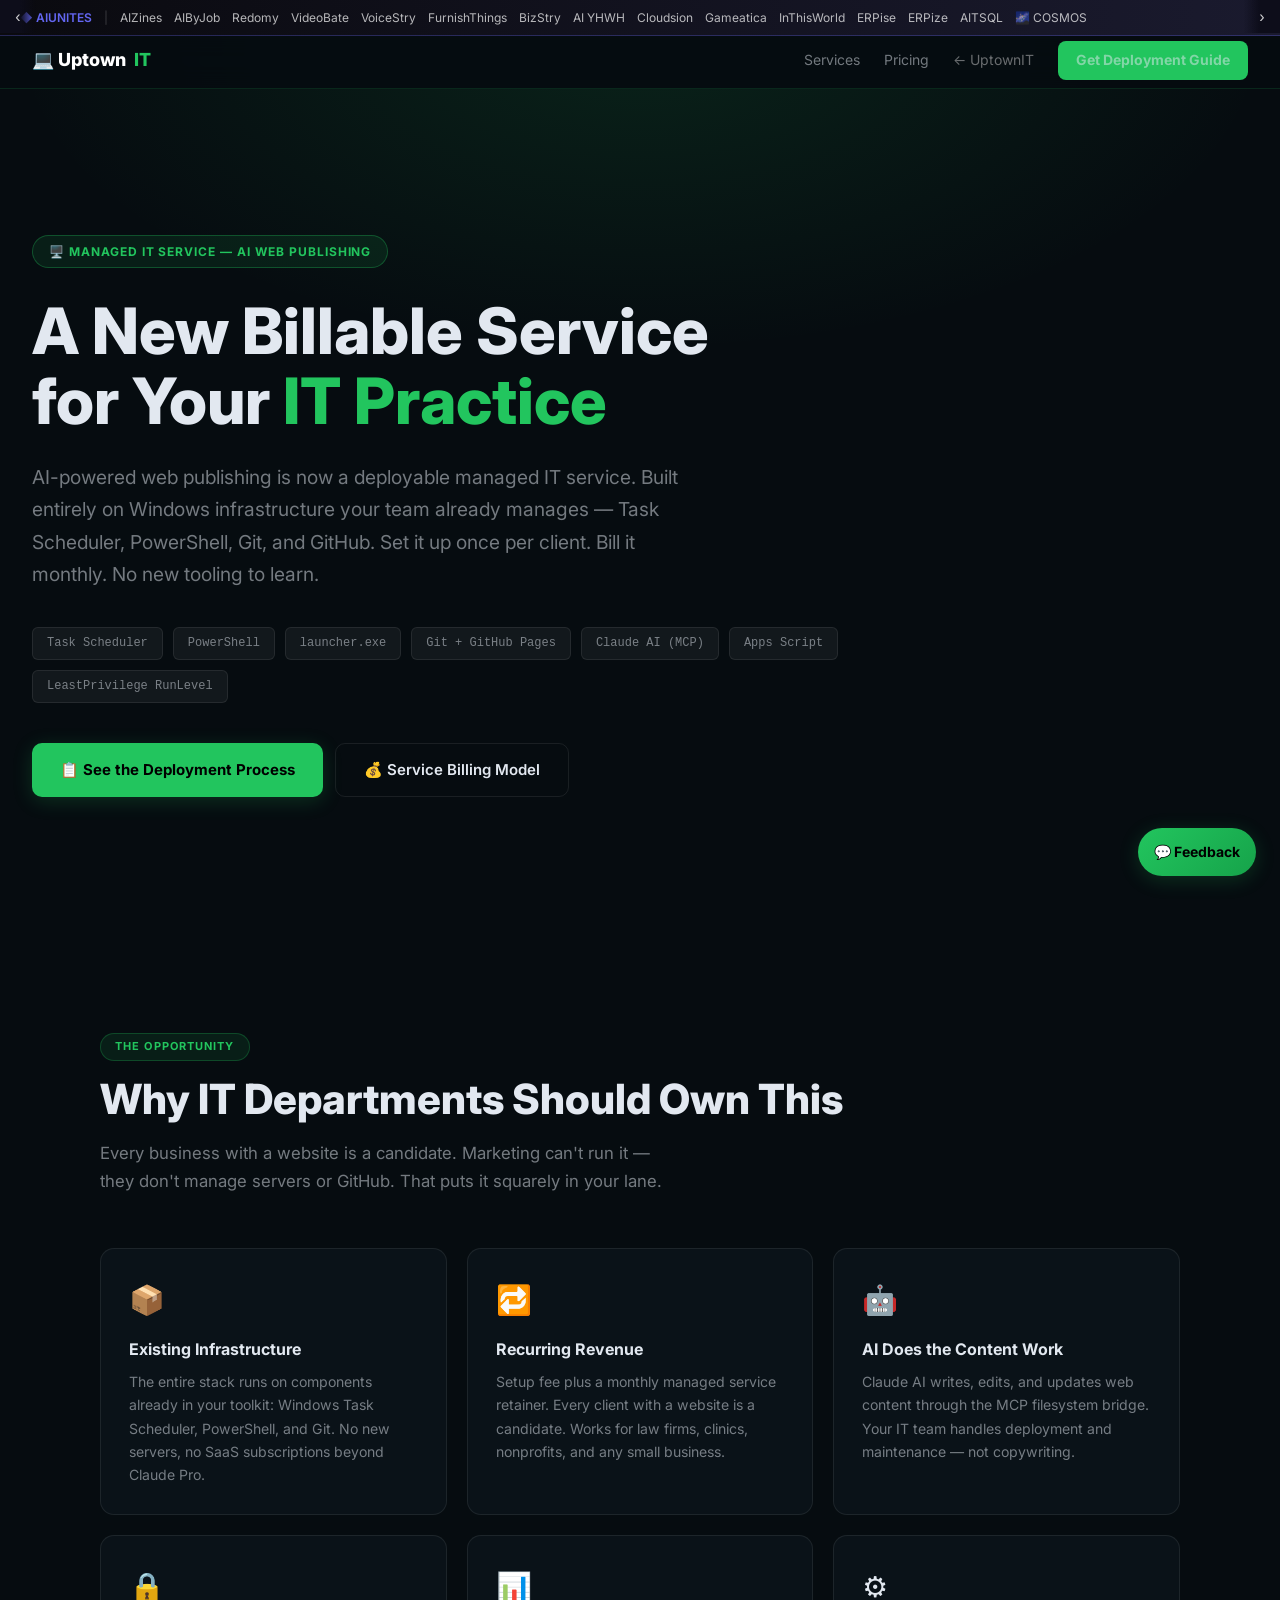
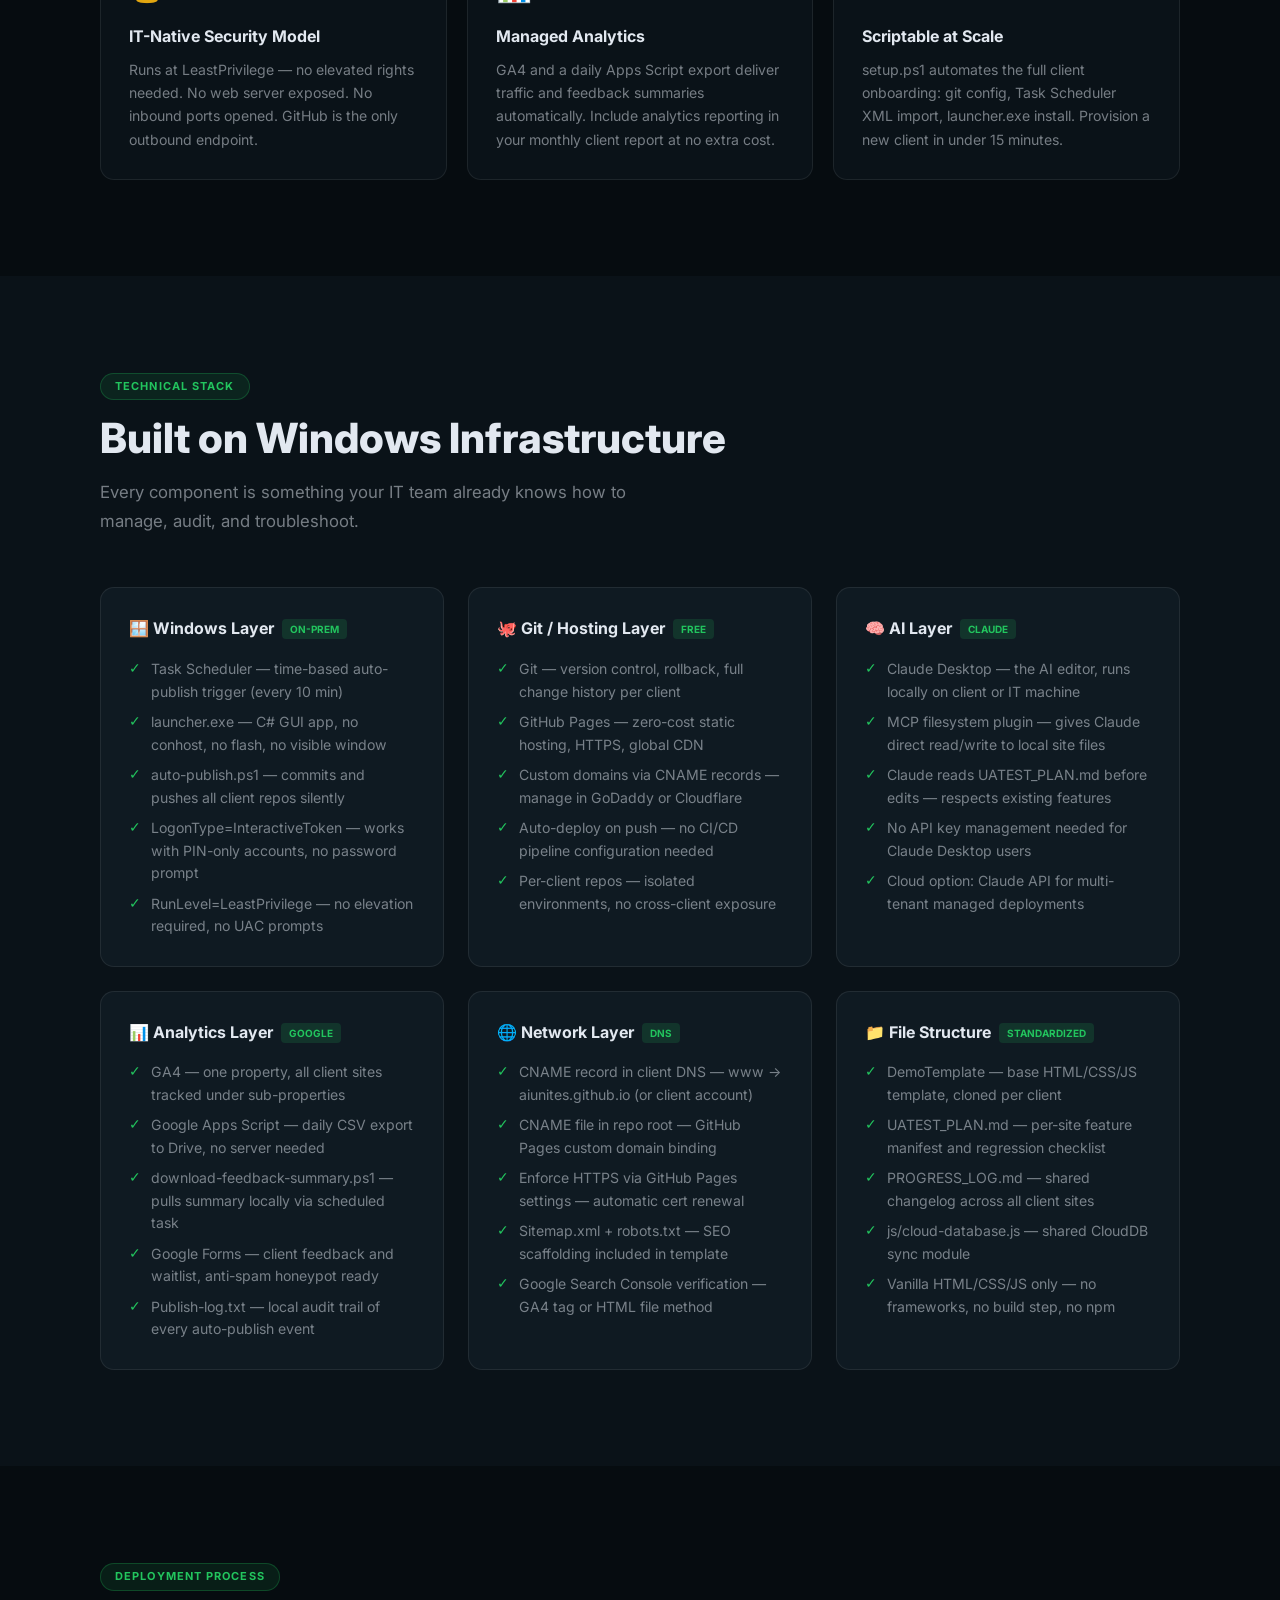
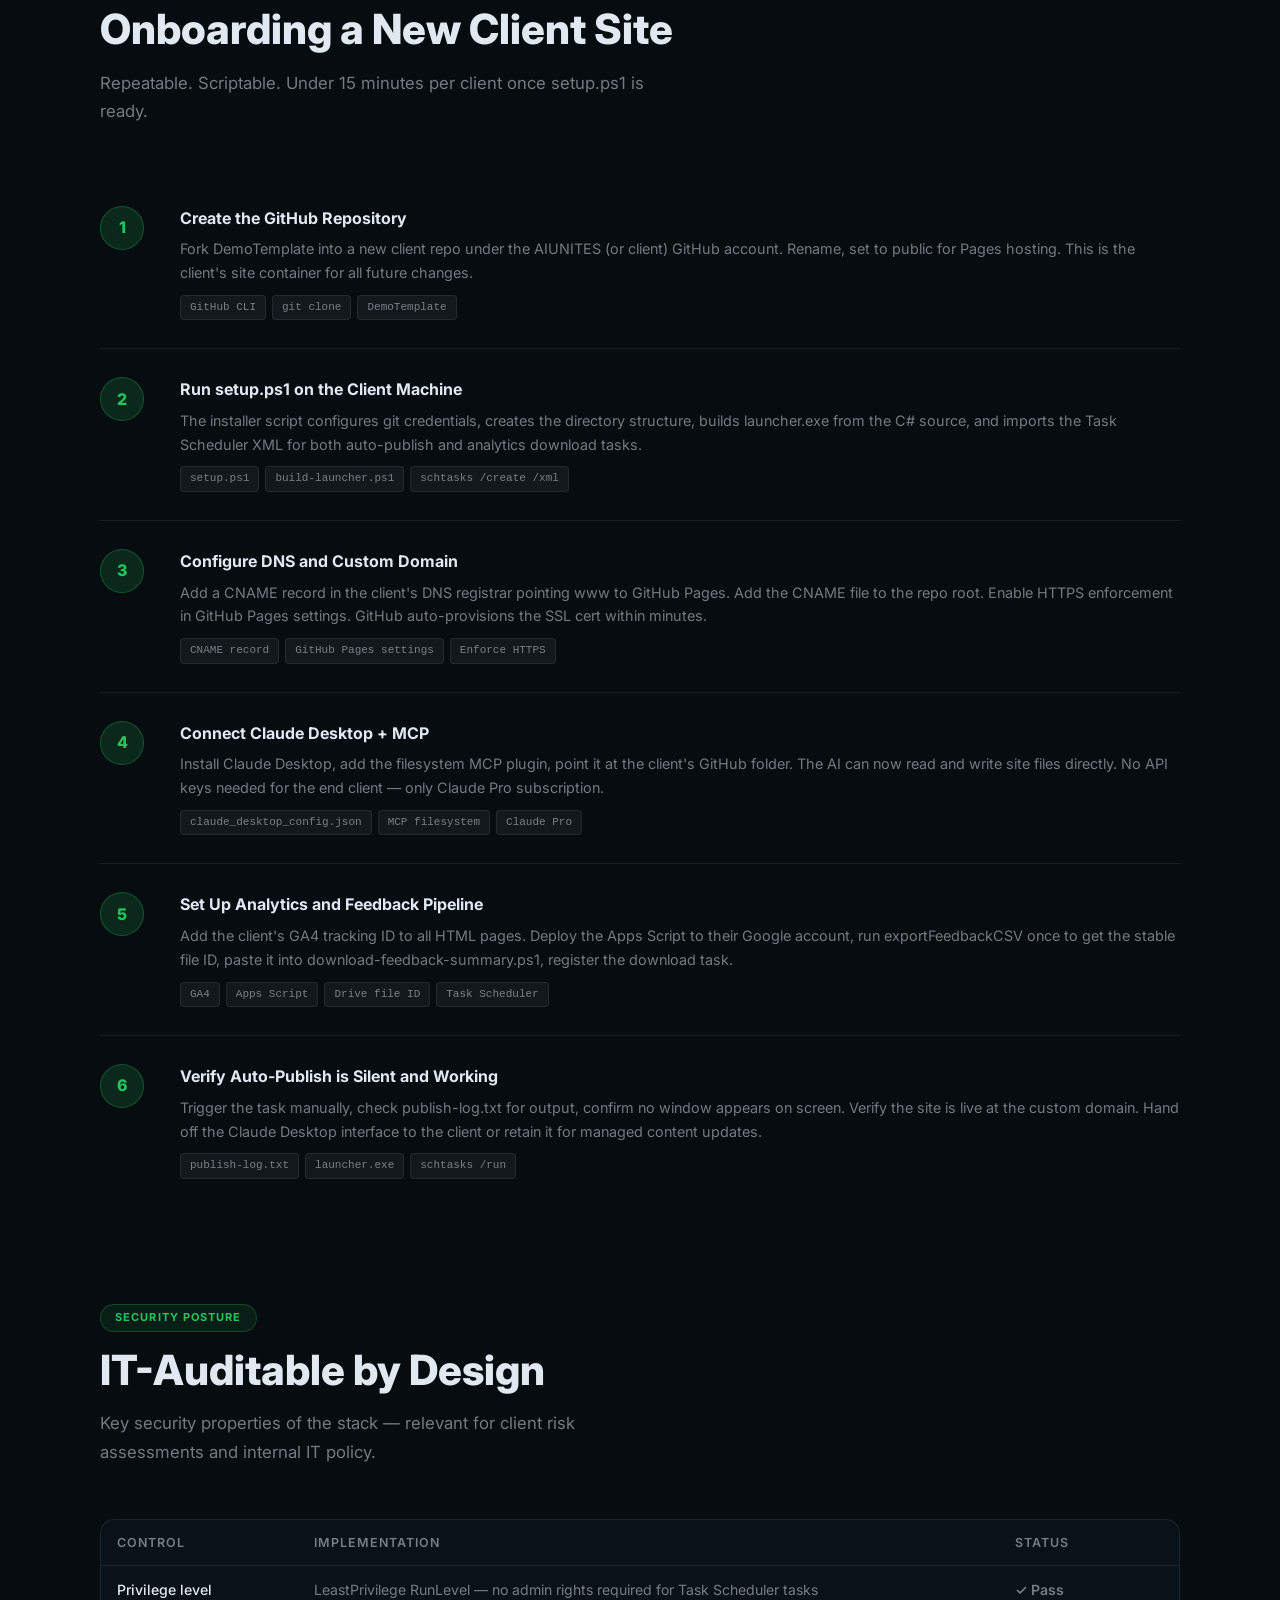
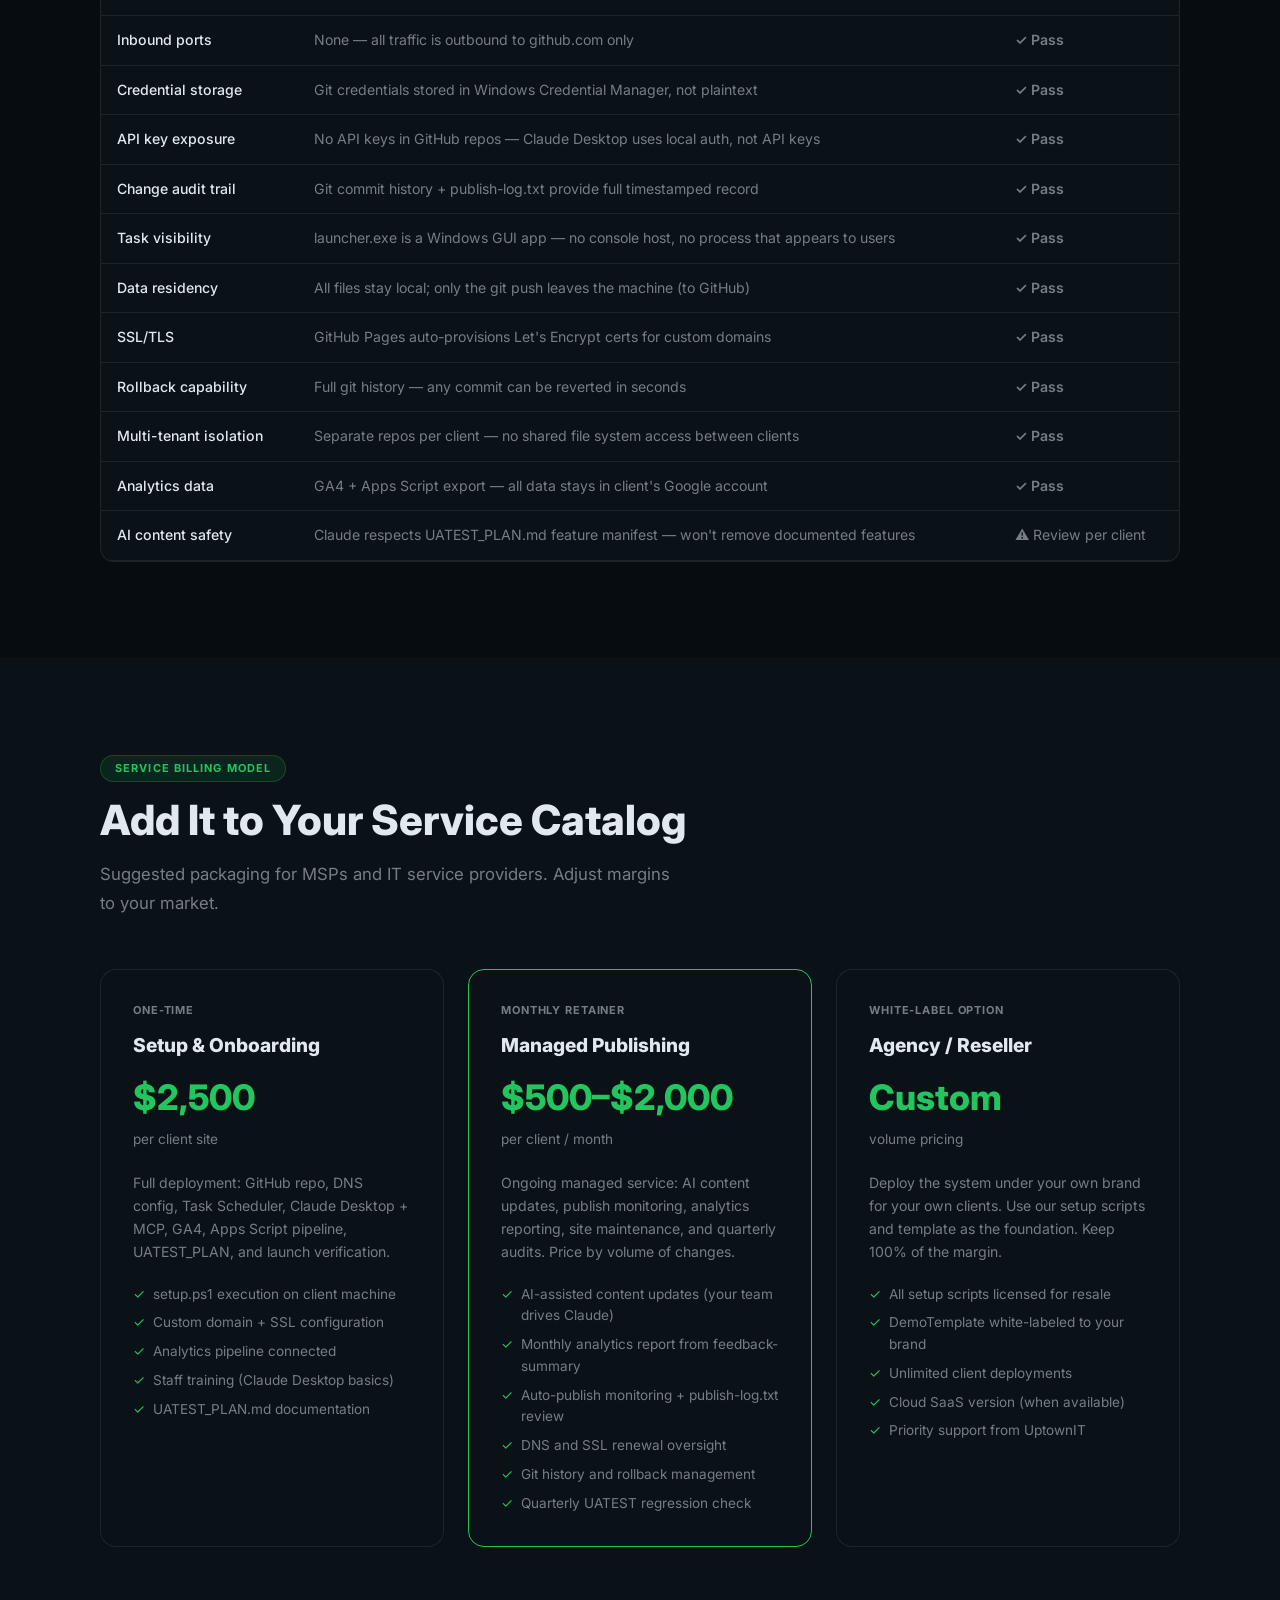
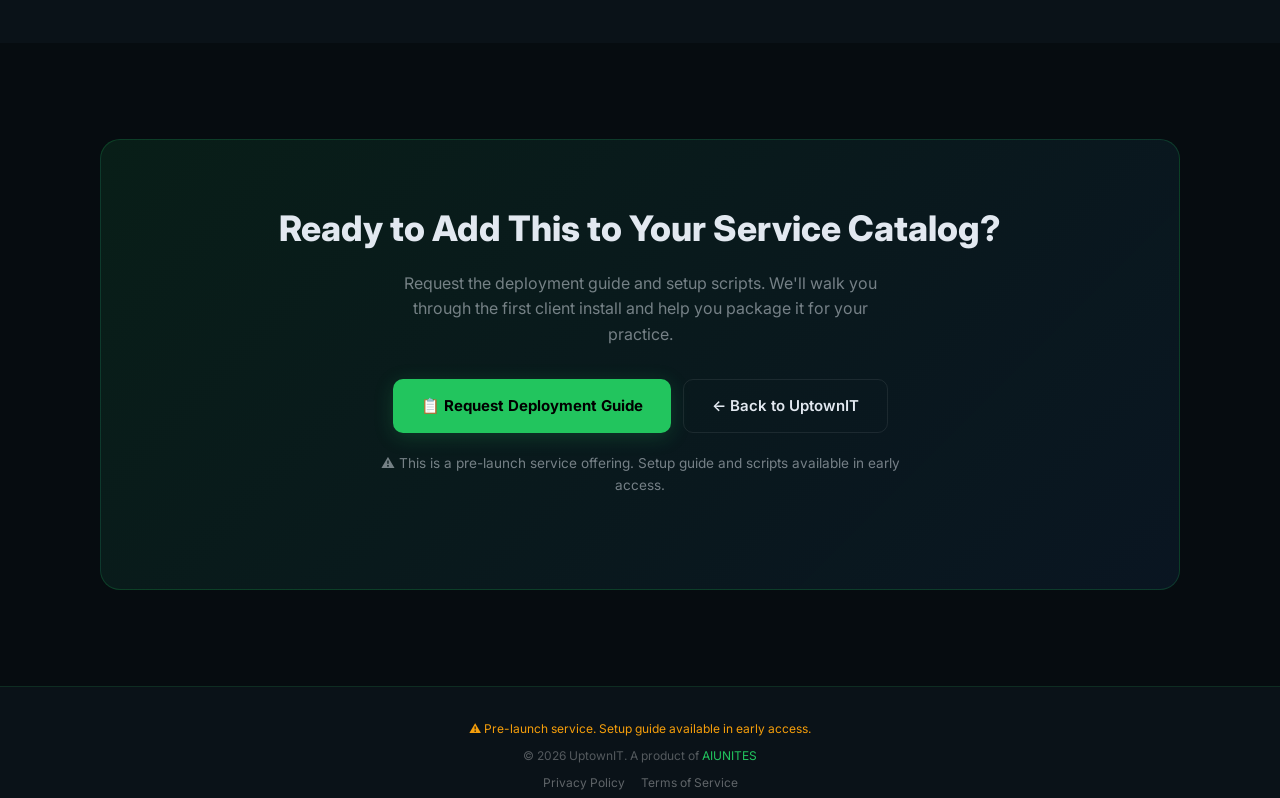
==== managed-ai-publishing-service.html @ 17c63826 "Auto-publish: 2026-03-12 21:10:02" ====
<!DOCTYPE html>
<html lang="en">
<head>
  <meta charset="UTF-8">

  <!-- Google Analytics 4 -->
  <script async src="https://www.googletagmanager.com/gtag/js?id=G-VP15KRLV6P"></script>
  <script>
    window.dataLayer = window.dataLayer || [];
    function gtag(){dataLayer.push(arguments);}
    gtag('js', new Date());
    gtag('config', 'G-VP15KRLV6P');
  </script>

  <meta name="viewport" content="width=device-width, initial-scale=1.0">
  <title>Managed AI Web Publishing Service | UptownIT</title>
  <meta name="description" content="Add AI-powered web publishing to your managed IT service catalog. Deploy for clients using Windows infrastructure — Task Scheduler, PowerShell, GitHub. A new billable managed service for MSPs and IT departments.">
  <meta name="keywords" content="managed IT web publishing, MSP AI automation, IT service catalog, AI publishing service, PowerShell web automation, enterprise web publishing, client site management, IT department publishing, managed web service">
  <meta name="author" content="AIUNITES">
  <meta name="robots" content="index, follow">
  <link rel="canonical" href="https://aiunites.github.io/uptownit-site/managed-ai-publishing-service.html">

  <meta property="og:type" content="website">
  <meta property="og:url" content="https://aiunites.github.io/uptownit-site/managed-ai-publishing-service.html">
  <meta property="og:title" content="Managed AI Web Publishing Service | UptownIT">
  <meta property="og:description" content="A new billable managed service for MSPs: AI-powered web publishing built on Windows infrastructure your team already knows.">
  <meta property="og:image" content="https://aiunites.github.io/uptownit-site/images/og-image.png">
  <meta property="og:site_name" content="UptownIT">

  <meta name="theme-color" content="#22c55e">

  <link rel="preconnect" href="https://fonts.googleapis.com">
  <link href="https://fonts.googleapis.com/css2?family=Inter:wght@300;400;500;600;700;800&display=swap" rel="stylesheet">

  <style>
    :root {
      --green: #22c55e;
      --green-dark: #16a34a;
      --green-glow: rgba(34,197,94,0.2);
      --blue: #3b82f6;
      --amber: #f59e0b;
      --red: #ef4444;
      --bg: #060c10;
      --bg2: #0a1218;
      --bg3: #0f1a22;
      --border: rgba(34,197,94,0.15);
      --border2: rgba(255,255,255,0.08);
      --text: #e2e8f0;
      --muted: rgba(226,232,240,0.5);
    }

    * { box-sizing: border-box; margin: 0; padding: 0; }
    html { scroll-behavior: smooth; }
    body { background: var(--bg); color: var(--text); font-family: 'Inter', system-ui, sans-serif; line-height: 1.6; padding-top: 36px; }

    /* NAV */
    .nav {
      position: fixed; top: 33px; left: 0; right: 0; z-index: 200;
      background: rgba(6,12,16,0.95); backdrop-filter: blur(12px);
      border-bottom: 1px solid var(--border);
      height: 56px; display: flex; align-items: center;
      padding: 0 32px; justify-content: space-between;
    }
    .nav-logo { display: flex; align-items: center; gap: 8px; text-decoration: none; font-size: 18px; font-weight: 800; color: #fff; white-space: nowrap; }
    .nav-logo .accent { color: var(--green); }
    .nav-links { display: flex; align-items: center; gap: 24px; }
    .nav-links a { color: var(--muted); text-decoration: none; font-size: 14px; transition: color .2s; }
    .nav-links a:hover { color: #fff; }
    .nav-cta {
      background: var(--green); color: #000; border: none; border-radius: 8px;
      padding: 8px 18px; font-size: 13px; font-weight: 700; cursor: pointer;
      text-decoration: none; transition: background .2s;
    }
    .nav-cta:hover { background: var(--green-dark); color: #fff; }
    @media (max-width: 640px) { .nav-links a:not(.nav-cta) { display: none; } }

    /* SECTIONS */
    section { padding: 96px 24px; }
    .container { max-width: 1080px; margin: 0 auto; }
    .sec-badge {
      display: inline-block; background: rgba(34,197,94,0.1); border: 1px solid rgba(34,197,94,0.25);
      color: var(--green); border-radius: 100px; padding: 4px 14px;
      font-size: 11px; font-weight: 700; text-transform: uppercase; letter-spacing: .1em; margin-bottom: 14px;
    }
    .sec-h { font-size: clamp(1.6rem, 4vw, 2.6rem); font-weight: 800; margin-bottom: 14px; line-height: 1.2; }
    .sec-p { color: var(--muted); max-width: 580px; font-size: 1.05rem; line-height: 1.7; }
    .sec-head { margin-bottom: 52px; }

    /* HERO */
    .hero {
      min-height: 100vh; display: flex; align-items: center;
      padding: 140px 32px 80px; position: relative;
      background: radial-gradient(ellipse 70% 50% at 50% 0%, rgba(34,197,94,0.12) 0%, transparent 70%);
    }
    .hero-inner { max-width: 860px; }
    .hero-badge {
      display: inline-flex; align-items: center; gap: 8px;
      background: rgba(34,197,94,0.1); border: 1px solid rgba(34,197,94,0.3);
      color: var(--green); border-radius: 100px; padding: 6px 16px;
      font-size: 12px; font-weight: 700; text-transform: uppercase; letter-spacing: .08em;
      margin-bottom: 28px;
    }
    .hero h1 { font-size: clamp(2.4rem, 6vw, 4rem); font-weight: 800; line-height: 1.1; margin-bottom: 24px; }
    .hero h1 .hi { color: var(--green); }
    .hero-sub { font-size: clamp(1rem, 2.5vw, 1.2rem); color: var(--muted); max-width: 660px; margin-bottom: 36px; line-height: 1.7; }
    .hero-labels { display: flex; flex-wrap: wrap; gap: 10px; margin-bottom: 40px; }
    .label-chip {
      background: rgba(255,255,255,0.05); border: 1px solid var(--border2);
      border-radius: 6px; padding: 6px 14px; font-size: 12px; color: var(--muted);
      font-family: 'Courier New', monospace;
    }
    .hero-btns { display: flex; flex-wrap: wrap; gap: 12px; }
    .btn-green {
      background: var(--green); color: #000; border: none; border-radius: 10px;
      padding: 14px 28px; font-size: 15px; font-weight: 700; cursor: pointer;
      text-decoration: none; display: inline-flex; align-items: center; gap: 8px;
      transition: all .2s; box-shadow: 0 4px 20px var(--green-glow);
    }
    .btn-green:hover { background: var(--green-dark); color: #fff; transform: translateY(-1px); }
    .btn-ghost {
      background: transparent; color: var(--text); border: 1px solid var(--border2);
      border-radius: 10px; padding: 14px 28px; font-size: 15px; font-weight: 600;
      cursor: pointer; text-decoration: none; display: inline-flex; align-items: center; gap: 8px;
      transition: all .2s;
    }
    .btn-ghost:hover { border-color: var(--green); color: var(--green); }

    /* OPPORTUNITY */
    .opp-grid { display: grid; grid-template-columns: repeat(auto-fit, minmax(260px, 1fr)); gap: 20px; }
    .opp-card {
      background: var(--bg2); border: 1px solid var(--border2); border-radius: 14px;
      padding: 28px; transition: border-color .2s;
    }
    .opp-card:hover { border-color: var(--green); }
    .opp-icon { font-size: 1.8rem; margin-bottom: 14px; }
    .opp-card h3 { font-size: 1rem; font-weight: 700; margin-bottom: 8px; }
    .opp-card p { color: var(--muted); font-size: .88rem; line-height: 1.65; }

    /* STACK */
    .stack-section { background: var(--bg2); }
    .stack-grid { display: grid; grid-template-columns: repeat(auto-fit, minmax(300px, 1fr)); gap: 24px; }
    .stack-card {
      background: var(--bg3); border: 1px solid var(--border2); border-radius: 14px; padding: 28px;
    }
    .stack-card h3 { font-size: 1rem; font-weight: 700; margin-bottom: 16px; display: flex; align-items: center; gap: 8px; }
    .stack-card h3 .tag {
      background: rgba(34,197,94,0.15); color: var(--green); border-radius: 4px;
      padding: 2px 8px; font-size: 10px; font-weight: 700; text-transform: uppercase;
    }
    .stack-list { list-style: none; display: flex; flex-direction: column; gap: 8px; }
    .stack-list li { display: flex; align-items: flex-start; gap: 10px; font-size: .88rem; color: var(--muted); }
    .stack-list li .ic { color: var(--green); flex-shrink: 0; font-family: monospace; }

    /* BILLING MODEL */
    .billing-grid { display: grid; grid-template-columns: repeat(auto-fit, minmax(280px, 1fr)); gap: 24px; }
    .billing-card {
      background: var(--bg2); border: 1px solid var(--border2); border-radius: 16px;
      padding: 32px; position: relative;
    }
    .billing-card.featured { border-color: var(--green); }
    .billing-card .b-label { font-size: 11px; font-weight: 700; text-transform: uppercase; letter-spacing: .08em; color: var(--muted); margin-bottom: 10px; }
    .billing-card h3 { font-size: 1.2rem; font-weight: 800; margin-bottom: 8px; }
    .billing-card .b-price { font-size: 2.2rem; font-weight: 800; color: var(--green); margin-bottom: 4px; }
    .billing-card .b-period { font-size: .85rem; color: var(--muted); margin-bottom: 20px; }
    .billing-card .b-desc { color: var(--muted); font-size: .88rem; line-height: 1.65; margin-bottom: 20px; }
    .billing-card .b-includes { list-style: none; display: flex; flex-direction: column; gap: 7px; }
    .billing-card .b-includes li { display: flex; align-items: flex-start; gap: 8px; font-size: .85rem; color: var(--muted); }
    .billing-card .b-includes li span:first-child { color: var(--green); flex-shrink: 0; }

    /* PROCESS */
    .process-list { display: flex; flex-direction: column; gap: 0; }
    .process-step {
      display: grid; grid-template-columns: 56px 1fr; gap: 24px;
      padding: 28px 0; border-bottom: 1px solid var(--border2);
    }
    .process-step:last-child { border-bottom: none; }
    .p-num {
      width: 44px; height: 44px; border-radius: 50%;
      background: rgba(34,197,94,0.15); border: 1px solid rgba(34,197,94,0.3);
      color: var(--green); font-weight: 800; font-size: 16px;
      display: flex; align-items: center; justify-content: center; flex-shrink: 0;
    }
    .process-step h3 { font-size: 1rem; font-weight: 700; margin-bottom: 6px; }
    .process-step p { color: var(--muted); font-size: .9rem; line-height: 1.65; }
    .process-step .p-tags { display: flex; flex-wrap: wrap; gap: 6px; margin-top: 10px; }
    .p-tag {
      background: rgba(255,255,255,0.05); border: 1px solid var(--border2);
      border-radius: 4px; padding: 3px 9px; font-size: 11px; color: var(--muted);
      font-family: 'Courier New', monospace;
    }

    /* SECURITY TABLE */
    .sec-table { width: 100%; border-collapse: collapse; font-size: .88rem; }
    .sec-table th, .sec-table td { padding: 13px 16px; text-align: left; border-bottom: 1px solid var(--border2); }
    .sec-table th { color: var(--muted); font-size: .78rem; text-transform: uppercase; letter-spacing: .08em; font-weight: 600; }
    .sec-table td:first-child { font-weight: 500; }
    .sec-table td:not(:first-child) { color: var(--muted); }
    .sec-table .pass { color: var(--green); font-weight: 600; }
    .sec-table .note { color: var(--amber); }
    .table-wrap { background: var(--bg2); border: 1px solid var(--border2); border-radius: 14px; overflow: hidden; }

    /* CTA */
    .cta-box {
      background: linear-gradient(135deg, rgba(34,197,94,0.1), rgba(59,130,246,0.08));
      border: 1px solid rgba(34,197,94,0.2); border-radius: 20px;
      padding: 60px 40px; text-align: center;
    }
    .cta-box h2 { font-size: clamp(1.6rem, 4vw, 2.2rem); font-weight: 800; margin-bottom: 14px; }
    .cta-box p { color: var(--muted); max-width: 520px; margin: 0 auto 32px; }
    .cta-box .cta-btns { display: flex; flex-wrap: wrap; gap: 12px; justify-content: center; }

    /* FOOTER */
    .footer { background: #0a1218; border-top: 1px solid var(--border); padding: 28px 16px; text-align: center; }
    .footer p { color: rgba(255,255,255,.3); font-size: 12px; margin: 4px 0; }
    .footer a { color: var(--green); text-decoration: none; }

    /* Feedback FAB */
    .fab {
      position: fixed; bottom: 24px; right: 24px;
      background: linear-gradient(135deg, var(--green), #16a34a);
      color: #000; border-radius: 24px; padding: 0 16px; height: 48px;
      display: flex; align-items: center; gap: 8px; font-size: 14px; font-weight: 700;
      text-decoration: none; box-shadow: 0 4px 20px var(--green-glow);
      transition: all .3s; z-index: 9999;
    }
    .fab:hover { transform: scale(1.05); }
  </style>
</head>
<body>

  <!-- AIUNITES Webring -->
  <style>.aiunites-bar{position:fixed;top:0;left:0;right:0;z-index:10000;background:linear-gradient(90deg,#0a0a0f,#1a1a2e);border-bottom:1px solid rgba(99,102,241,.3);padding:8px 0;font-size:12px}.aiunites-bar-content{max-width:1400px;margin:0 auto;padding:0 20px;display:flex;align-items:center;gap:12px;overflow-x:auto;scrollbar-width:none}.aiunites-bar-content::-webkit-scrollbar{display:none}.aiunites-bar a{color:rgba(255,255,255,.7);text-decoration:none;white-space:nowrap;transition:color .2s}.aiunites-bar a:hover{color:#fff}.aiunites-bar-brand{color:#6366f1!important;font-weight:600}.aiunites-bar-brand:hover{color:#818cf8!important}.aiunites-bar-divider{color:rgba(255,255,255,.2)}</style>
  <style>.wb-arrow{display:none;position:fixed;top:0;width:36px;height:33px;align-items:center;justify-content:center;cursor:pointer;z-index:10001;border:none;padding:0;font-size:16px;line-height:1;color:rgba(255,255,255,.8);transition:color .2s,opacity .2s}.wb-arrow:hover{color:#fff}.wb-left{left:0;background:linear-gradient(90deg,#0d0d1a 55%,transparent)}.wb-right{right:0;background:linear-gradient(270deg,#0d0d1a 55%,transparent)}@media (hover:hover) and (pointer:fine){.wb-arrow{display:flex}}</style>
  <button class="wb-arrow wb-left" id="wb-left" aria-label="Scroll webring left">&#8249;</button>
  <div class="aiunites-bar"><div class="aiunites-bar-content" id="wb-content">
    <a href="https://aiunites.github.io/aiunites-site/" class="aiunites-bar-brand">◆ AIUNITES</a>
    <span class="aiunites-bar-divider">|</span>
    <a href="https://aiunites.github.io/aizines-app/">AIZines</a>
    <a href="https://aiunites.github.io/aibyjob-demo/">AIByJob</a>
    <a href="https://aiunites.github.io/redomy-demo/">Redomy</a>
    <a href="https://aiunites.github.io/videobate-site/">VideoBate</a>
    <a href="https://aiunites.github.io/voicestry-site/">VoiceStry</a>
    <a href="https://aiunites.github.io/furnishthings-site/">FurnishThings</a>
    <a href="https://aiunites.github.io/bizstry-site/">BizStry</a>
    <a href="https://aiunites.github.io/aiyhwh-site/">AI YHWH</a>
    <a href="https://aiunites.github.io/cloudsion-site/">Cloudsion</a>
    <a href="https://aiunites.github.io/gameatica-site/">Gameatica</a>
    <a href="https://aiunites.github.io/inthisworld-site/">InThisWorld</a>
    <a href="https://aiunites.github.io/erpise-site/">ERPise</a>
    <a href="https://aiunites.github.io/erpize-site/">ERPize</a>
    <a href="https://aiunites.github.io/aitsql-site/">AITSQL</a>
    <a href="https://aiunites.github.io/cosmostheopera-site/">🌌 COSMOS</a>
  </div></div>
  <script>(function(){if(location.protocol==='file:'||location.hostname==='localhost'||location.hostname==='127.0.0.1'){document.querySelectorAll('.aiunites-bar a').forEach(a=>{a.href=a.href.replace('https://aiunites.github.io/','../')+'index.html';});}var c=document.getElementById('wb-content'),l=document.getElementById('wb-left'),r=document.getElementById('wb-right');if(!c||!l||!r)return;function upd(){var atL=c.scrollLeft<8,atR=c.scrollLeft>=c.scrollWidth-c.clientWidth-8;l.style.opacity=atL?'0':'1';l.style.pointerEvents=atL?'none':'auto';r.style.opacity=atR?'0':'1';r.style.pointerEvents=atR?'none':'auto';}l.onclick=function(){c.scrollBy({left:-220,behavior:'smooth'});};r.onclick=function(){c.scrollBy({left:220,behavior:'smooth'});};c.addEventListener('scroll',upd,{passive:true});upd();})()</script>
  <button class="wb-arrow wb-right" id="wb-right" aria-label="Scroll webring right">&#8250;</button>

  <!-- NAV -->
  <nav class="nav">
    <a href="index.html" class="nav-logo">💻 Uptown<span class="accent">IT</span></a>
    <div class="nav-links">
      <a href="index.html#services">Services</a>
      <a href="#billing">Pricing</a>
      <a href="index.html" style="color:rgba(255,255,255,.4)">← UptownIT</a>
      <a href="#contact" class="nav-cta">Get Deployment Guide</a>
    </div>
  </nav>

  <!-- ══ HERO ══ -->
  <section class="hero">
    <div class="hero-inner">
      <div class="hero-badge">🖥️ Managed IT Service — AI Web Publishing</div>
      <h1>A New Billable Service<br>for Your <span class="hi">IT Practice</span></h1>
      <p class="hero-sub">
        AI-powered web publishing is now a deployable managed IT service. Built entirely on
        Windows infrastructure your team already manages — Task Scheduler, PowerShell, Git,
        and GitHub. Set it up once per client. Bill it monthly. No new tooling to learn.
      </p>
      <div class="hero-labels">
        <span class="label-chip">Task Scheduler</span>
        <span class="label-chip">PowerShell</span>
        <span class="label-chip">launcher.exe</span>
        <span class="label-chip">Git + GitHub Pages</span>
        <span class="label-chip">Claude AI (MCP)</span>
        <span class="label-chip">Apps Script</span>
        <span class="label-chip">LeastPrivilege RunLevel</span>
      </div>
      <div class="hero-btns">
        <a href="#process" class="btn-green">📋 See the Deployment Process</a>
        <a href="#billing" class="btn-ghost">💰 Service Billing Model</a>
      </div>
    </div>
  </section>

  <!-- ══ OPPORTUNITY ══ -->
  <section>
    <div class="container">
      <div class="sec-head">
        <div class="sec-badge">The Opportunity</div>
        <h2 class="sec-h">Why IT Departments Should Own This</h2>
        <p class="sec-p">Every business with a website is a candidate. Marketing can't run it — they don't manage servers or GitHub. That puts it squarely in your lane.</p>
      </div>
      <div class="opp-grid">
        <div class="opp-card">
          <div class="opp-icon">📦</div>
          <h3>Existing Infrastructure</h3>
          <p>The entire stack runs on components already in your toolkit: Windows Task Scheduler, PowerShell, and Git. No new servers, no SaaS subscriptions beyond Claude Pro.</p>
        </div>
        <div class="opp-card">
          <div class="opp-icon">🔁</div>
          <h3>Recurring Revenue</h3>
          <p>Setup fee plus a monthly managed service retainer. Every client with a website is a candidate. Works for law firms, clinics, nonprofits, and any small business.</p>
        </div>
        <div class="opp-card">
          <div class="opp-icon">🤖</div>
          <h3>AI Does the Content Work</h3>
          <p>Claude AI writes, edits, and updates web content through the MCP filesystem bridge. Your IT team handles deployment and maintenance — not copywriting.</p>
        </div>
        <div class="opp-card">
          <div class="opp-icon">🔒</div>
          <h3>IT-Native Security Model</h3>
          <p>Runs at LeastPrivilege — no elevated rights needed. No web server exposed. No inbound ports opened. GitHub is the only outbound endpoint.</p>
        </div>
        <div class="opp-card">
          <div class="opp-icon">📊</div>
          <h3>Managed Analytics</h3>
          <p>GA4 and a daily Apps Script export deliver traffic and feedback summaries automatically. Include analytics reporting in your monthly client report at no extra cost.</p>
        </div>
        <div class="opp-card">
          <div class="opp-icon">⚙️</div>
          <h3>Scriptable at Scale</h3>
          <p>setup.ps1 automates the full client onboarding: git config, Task Scheduler XML import, launcher.exe install. Provision a new client in under 15 minutes.</p>
        </div>
      </div>
    </div>
  </section>

  <!-- ══ TECH STACK ══ -->
  <section class="stack-section" id="stack">
    <div class="container">
      <div class="sec-head">
        <div class="sec-badge">Technical Stack</div>
        <h2 class="sec-h">Built on Windows Infrastructure</h2>
        <p class="sec-p">Every component is something your IT team already knows how to manage, audit, and troubleshoot.</p>
      </div>
      <div class="stack-grid">
        <div class="stack-card">
          <h3>🪟 Windows Layer <span class="tag">On-Prem</span></h3>
          <ul class="stack-list">
            <li><span class="ic">✓</span> Task Scheduler — time-based auto-publish trigger (every 10 min)</li>
            <li><span class="ic">✓</span> launcher.exe — C# GUI app, no conhost, no flash, no visible window</li>
            <li><span class="ic">✓</span> auto-publish.ps1 — commits and pushes all client repos silently</li>
            <li><span class="ic">✓</span> LogonType=InteractiveToken — works with PIN-only accounts, no password prompt</li>
            <li><span class="ic">✓</span> RunLevel=LeastPrivilege — no elevation required, no UAC prompts</li>
          </ul>
        </div>
        <div class="stack-card">
          <h3>🐙 Git / Hosting Layer <span class="tag">Free</span></h3>
          <ul class="stack-list">
            <li><span class="ic">✓</span> Git — version control, rollback, full change history per client</li>
            <li><span class="ic">✓</span> GitHub Pages — zero-cost static hosting, HTTPS, global CDN</li>
            <li><span class="ic">✓</span> Custom domains via CNAME records — manage in GoDaddy or Cloudflare</li>
            <li><span class="ic">✓</span> Auto-deploy on push — no CI/CD pipeline configuration needed</li>
            <li><span class="ic">✓</span> Per-client repos — isolated environments, no cross-client exposure</li>
          </ul>
        </div>
        <div class="stack-card">
          <h3>🧠 AI Layer <span class="tag">Claude</span></h3>
          <ul class="stack-list">
            <li><span class="ic">✓</span> Claude Desktop — the AI editor, runs locally on client or IT machine</li>
            <li><span class="ic">✓</span> MCP filesystem plugin — gives Claude direct read/write to local site files</li>
            <li><span class="ic">✓</span> Claude reads UATEST_PLAN.md before edits — respects existing features</li>
            <li><span class="ic">✓</span> No API key management needed for Claude Desktop users</li>
            <li><span class="ic">✓</span> Cloud option: Claude API for multi-tenant managed deployments</li>
          </ul>
        </div>
        <div class="stack-card">
          <h3>📊 Analytics Layer <span class="tag">Google</span></h3>
          <ul class="stack-list">
            <li><span class="ic">✓</span> GA4 — one property, all client sites tracked under sub-properties</li>
            <li><span class="ic">✓</span> Google Apps Script — daily CSV export to Drive, no server needed</li>
            <li><span class="ic">✓</span> download-feedback-summary.ps1 — pulls summary locally via scheduled task</li>
            <li><span class="ic">✓</span> Google Forms — client feedback and waitlist, anti-spam honeypot ready</li>
            <li><span class="ic">✓</span> Publish-log.txt — local audit trail of every auto-publish event</li>
          </ul>
        </div>
        <div class="stack-card">
          <h3>🌐 Network Layer <span class="tag">DNS</span></h3>
          <ul class="stack-list">
            <li><span class="ic">✓</span> CNAME record in client DNS — www → aiunites.github.io (or client account)</li>
            <li><span class="ic">✓</span> CNAME file in repo root — GitHub Pages custom domain binding</li>
            <li><span class="ic">✓</span> Enforce HTTPS via GitHub Pages settings — automatic cert renewal</li>
            <li><span class="ic">✓</span> Sitemap.xml + robots.txt — SEO scaffolding included in template</li>
            <li><span class="ic">✓</span> Google Search Console verification — GA4 tag or HTML file method</li>
          </ul>
        </div>
        <div class="stack-card">
          <h3>📁 File Structure <span class="tag">Standardized</span></h3>
          <ul class="stack-list">
            <li><span class="ic">✓</span> DemoTemplate — base HTML/CSS/JS template, cloned per client</li>
            <li><span class="ic">✓</span> UATEST_PLAN.md — per-site feature manifest and regression checklist</li>
            <li><span class="ic">✓</span> PROGRESS_LOG.md — shared changelog across all client sites</li>
            <li><span class="ic">✓</span> js/cloud-database.js — shared CloudDB sync module</li>
            <li><span class="ic">✓</span> Vanilla HTML/CSS/JS only — no frameworks, no build step, no npm</li>
          </ul>
        </div>
      </div>
    </div>
  </section>

  <!-- ══ DEPLOYMENT PROCESS ══ -->
  <section id="process">
    <div class="container">
      <div class="sec-head">
        <div class="sec-badge">Deployment Process</div>
        <h2 class="sec-h">Onboarding a New Client Site</h2>
        <p class="sec-p">Repeatable. Scriptable. Under 15 minutes per client once setup.ps1 is ready.</p>
      </div>
      <div class="process-list">
        <div class="process-step">
          <div class="p-num">1</div>
          <div>
            <h3>Create the GitHub Repository</h3>
            <p>Fork DemoTemplate into a new client repo under the AIUNITES (or client) GitHub account. Rename, set to public for Pages hosting. This is the client's site container for all future changes.</p>
            <div class="p-tags"><span class="p-tag">GitHub CLI</span><span class="p-tag">git clone</span><span class="p-tag">DemoTemplate</span></div>
          </div>
        </div>
        <div class="process-step">
          <div class="p-num">2</div>
          <div>
            <h3>Run setup.ps1 on the Client Machine</h3>
            <p>The installer script configures git credentials, creates the directory structure, builds launcher.exe from the C# source, and imports the Task Scheduler XML for both auto-publish and analytics download tasks.</p>
            <div class="p-tags"><span class="p-tag">setup.ps1</span><span class="p-tag">build-launcher.ps1</span><span class="p-tag">schtasks /create /xml</span></div>
          </div>
        </div>
        <div class="process-step">
          <div class="p-num">3</div>
          <div>
            <h3>Configure DNS and Custom Domain</h3>
            <p>Add a CNAME record in the client's DNS registrar pointing www to GitHub Pages. Add the CNAME file to the repo root. Enable HTTPS enforcement in GitHub Pages settings. GitHub auto-provisions the SSL cert within minutes.</p>
            <div class="p-tags"><span class="p-tag">CNAME record</span><span class="p-tag">GitHub Pages settings</span><span class="p-tag">Enforce HTTPS</span></div>
          </div>
        </div>
        <div class="process-step">
          <div class="p-num">4</div>
          <div>
            <h3>Connect Claude Desktop + MCP</h3>
            <p>Install Claude Desktop, add the filesystem MCP plugin, point it at the client's GitHub folder. The AI can now read and write site files directly. No API keys needed for the end client — only Claude Pro subscription.</p>
            <div class="p-tags"><span class="p-tag">claude_desktop_config.json</span><span class="p-tag">MCP filesystem</span><span class="p-tag">Claude Pro</span></div>
          </div>
        </div>
        <div class="process-step">
          <div class="p-num">5</div>
          <div>
            <h3>Set Up Analytics and Feedback Pipeline</h3>
            <p>Add the client's GA4 tracking ID to all HTML pages. Deploy the Apps Script to their Google account, run exportFeedbackCSV once to get the stable file ID, paste it into download-feedback-summary.ps1, register the download task.</p>
            <div class="p-tags"><span class="p-tag">GA4</span><span class="p-tag">Apps Script</span><span class="p-tag">Drive file ID</span><span class="p-tag">Task Scheduler</span></div>
          </div>
        </div>
        <div class="process-step">
          <div class="p-num">6</div>
          <div>
            <h3>Verify Auto-Publish is Silent and Working</h3>
            <p>Trigger the task manually, check publish-log.txt for output, confirm no window appears on screen. Verify the site is live at the custom domain. Hand off the Claude Desktop interface to the client or retain it for managed content updates.</p>
            <div class="p-tags"><span class="p-tag">publish-log.txt</span><span class="p-tag">launcher.exe</span><span class="p-tag">schtasks /run</span></div>
          </div>
        </div>
      </div>
    </div>
  </section>

  <!-- ══ SECURITY POSTURE ══ -->
  <section style="padding-top:0;">
    <div class="container">
      <div class="sec-head">
        <div class="sec-badge">Security Posture</div>
        <h2 class="sec-h">IT-Auditable by Design</h2>
        <p class="sec-p">Key security properties of the stack — relevant for client risk assessments and internal IT policy.</p>
      </div>
      <div class="table-wrap">
        <table class="sec-table">
          <thead>
            <tr><th>Control</th><th>Implementation</th><th>Status</th></tr>
          </thead>
          <tbody>
            <tr><td>Privilege level</td><td>LeastPrivilege RunLevel — no admin rights required for Task Scheduler tasks</td><td class="pass">✓ Pass</td></tr>
            <tr><td>Inbound ports</td><td>None — all traffic is outbound to github.com only</td><td class="pass">✓ Pass</td></tr>
            <tr><td>Credential storage</td><td>Git credentials stored in Windows Credential Manager, not plaintext</td><td class="pass">✓ Pass</td></tr>
            <tr><td>API key exposure</td><td>No API keys in GitHub repos — Claude Desktop uses local auth, not API keys</td><td class="pass">✓ Pass</td></tr>
            <tr><td>Change audit trail</td><td>Git commit history + publish-log.txt provide full timestamped record</td><td class="pass">✓ Pass</td></tr>
            <tr><td>Task visibility</td><td>launcher.exe is a Windows GUI app — no console host, no process that appears to users</td><td class="pass">✓ Pass</td></tr>
            <tr><td>Data residency</td><td>All files stay local; only the git push leaves the machine (to GitHub)</td><td class="pass">✓ Pass</td></tr>
            <tr><td>SSL/TLS</td><td>GitHub Pages auto-provisions Let's Encrypt certs for custom domains</td><td class="pass">✓ Pass</td></tr>
            <tr><td>Rollback capability</td><td>Full git history — any commit can be reverted in seconds</td><td class="pass">✓ Pass</td></tr>
            <tr><td>Multi-tenant isolation</td><td>Separate repos per client — no shared file system access between clients</td><td class="pass">✓ Pass</td></tr>
            <tr><td>Analytics data</td><td>GA4 + Apps Script export — all data stays in client's Google account</td><td class="pass">✓ Pass</td></tr>
            <tr><td>AI content safety</td><td>Claude respects UATEST_PLAN.md feature manifest — won't remove documented features</td><td class="note">⚠ Review per client</td></tr>
          </tbody>
        </table>
      </div>
    </div>
  </section>

  <!-- ══ BILLING MODEL ══ -->
  <section id="billing" style="background: var(--bg2);">
    <div class="container">
      <div class="sec-head">
        <div class="sec-badge">Service Billing Model</div>
        <h2 class="sec-h">Add It to Your Service Catalog</h2>
        <p class="sec-p">Suggested packaging for MSPs and IT service providers. Adjust margins to your market.</p>
      </div>
      <div class="billing-grid">
        <div class="billing-card">
          <div class="b-label">One-Time</div>
          <h3>Setup &amp; Onboarding</h3>
          <div class="b-price">$2,500</div>
          <div class="b-period">per client site</div>
          <div class="b-desc">Full deployment: GitHub repo, DNS config, Task Scheduler, Claude Desktop + MCP, GA4, Apps Script pipeline, UATEST_PLAN, and launch verification.</div>
          <ul class="b-includes">
            <li><span>✓</span> setup.ps1 execution on client machine</li>
            <li><span>✓</span> Custom domain + SSL configuration</li>
            <li><span>✓</span> Analytics pipeline connected</li>
            <li><span>✓</span> Staff training (Claude Desktop basics)</li>
            <li><span>✓</span> UATEST_PLAN.md documentation</li>
          </ul>
        </div>
        <div class="billing-card featured">
          <div class="b-label">Monthly Retainer</div>
          <h3>Managed Publishing</h3>
          <div class="b-price">$500–$2,000</div>
          <div class="b-period">per client / month</div>
          <div class="b-desc">Ongoing managed service: AI content updates, publish monitoring, analytics reporting, site maintenance, and quarterly audits. Price by volume of changes.</div>
          <ul class="b-includes">
            <li><span>✓</span> AI-assisted content updates (your team drives Claude)</li>
            <li><span>✓</span> Monthly analytics report from feedback-summary</li>
            <li><span>✓</span> Auto-publish monitoring + publish-log.txt review</li>
            <li><span>✓</span> DNS and SSL renewal oversight</li>
            <li><span>✓</span> Git history and rollback management</li>
            <li><span>✓</span> Quarterly UATEST regression check</li>
          </ul>
        </div>
        <div class="billing-card">
          <div class="b-label">White-Label Option</div>
          <h3>Agency / Reseller</h3>
          <div class="b-price">Custom</div>
          <div class="b-period">volume pricing</div>
          <div class="b-desc">Deploy the system under your own brand for your own clients. Use our setup scripts and template as the foundation. Keep 100% of the margin.</div>
          <ul class="b-includes">
            <li><span>✓</span> All setup scripts licensed for resale</li>
            <li><span>✓</span> DemoTemplate white-labeled to your brand</li>
            <li><span>✓</span> Unlimited client deployments</li>
            <li><span>✓</span> Cloud SaaS version (when available)</li>
            <li><span>✓</span> Priority support from UptownIT</li>
          </ul>
        </div>
      </div>
    </div>
  </section>

  <!-- ══ CTA ══ -->
  <section id="contact">
    <div class="container">
      <div class="cta-box">
        <h2>Ready to Add This to Your Service Catalog?</h2>
        <p>Request the deployment guide and setup scripts. We'll walk you through the first client install and help you package it for your practice.</p>
        <div class="cta-btns">
          <a href="https://docs.google.com/forms/d/e/1FAIpQLSeQUi49AdTBRjetz5MDFQgMIkm9-vOMb_ARKwYEz41j_Nfiwg/viewform?usp=pp_url&entry.2053726945=UptownIT+AI+Publishing" target="_blank" class="btn-green">📋 Request Deployment Guide</a>
          <a href="index.html" class="btn-ghost">← Back to UptownIT</a>
        </div>
        <p style="color:var(--muted);font-size:.85rem;margin-top:20px;">⚠️ This is a pre-launch service offering. Setup guide and scripts available in early access.</p>
      </div>
    </div>
  </section>

  <a href="https://docs.google.com/forms/d/e/1FAIpQLSeQUi49AdTBRjetz5MDFQgMIkm9-vOMb_ARKwYEz41j_Nfiwg/viewform?usp=pp_url&entry.2053726945=UptownIT+AI+Publishing" target="_blank" class="fab">💬 Feedback</a>

  <footer class="footer">
    <p style="color:#f59e0b;margin-bottom:8px;">⚠️ Pre-launch service. Setup guide available in early access.</p>
    <p>&copy; 2026 UptownIT. A product of <a href="https://aiunites.github.io/aiunites-site">AIUNITES</a></p>
    <div style="display:flex;gap:16px;justify-content:center;margin-top:8px;font-size:12px;">
      <a href="https://aiunites.github.io/aiunites-site/legal.html#privacy" style="color:rgba(255,255,255,.35);text-decoration:none;">Privacy Policy</a>
      <a href="https://aiunites.github.io/aiunites-site/legal.html#terms" style="color:rgba(255,255,255,.35);text-decoration:none;">Terms of Service</a>
    </div>
  </footer>

</body>
</html>
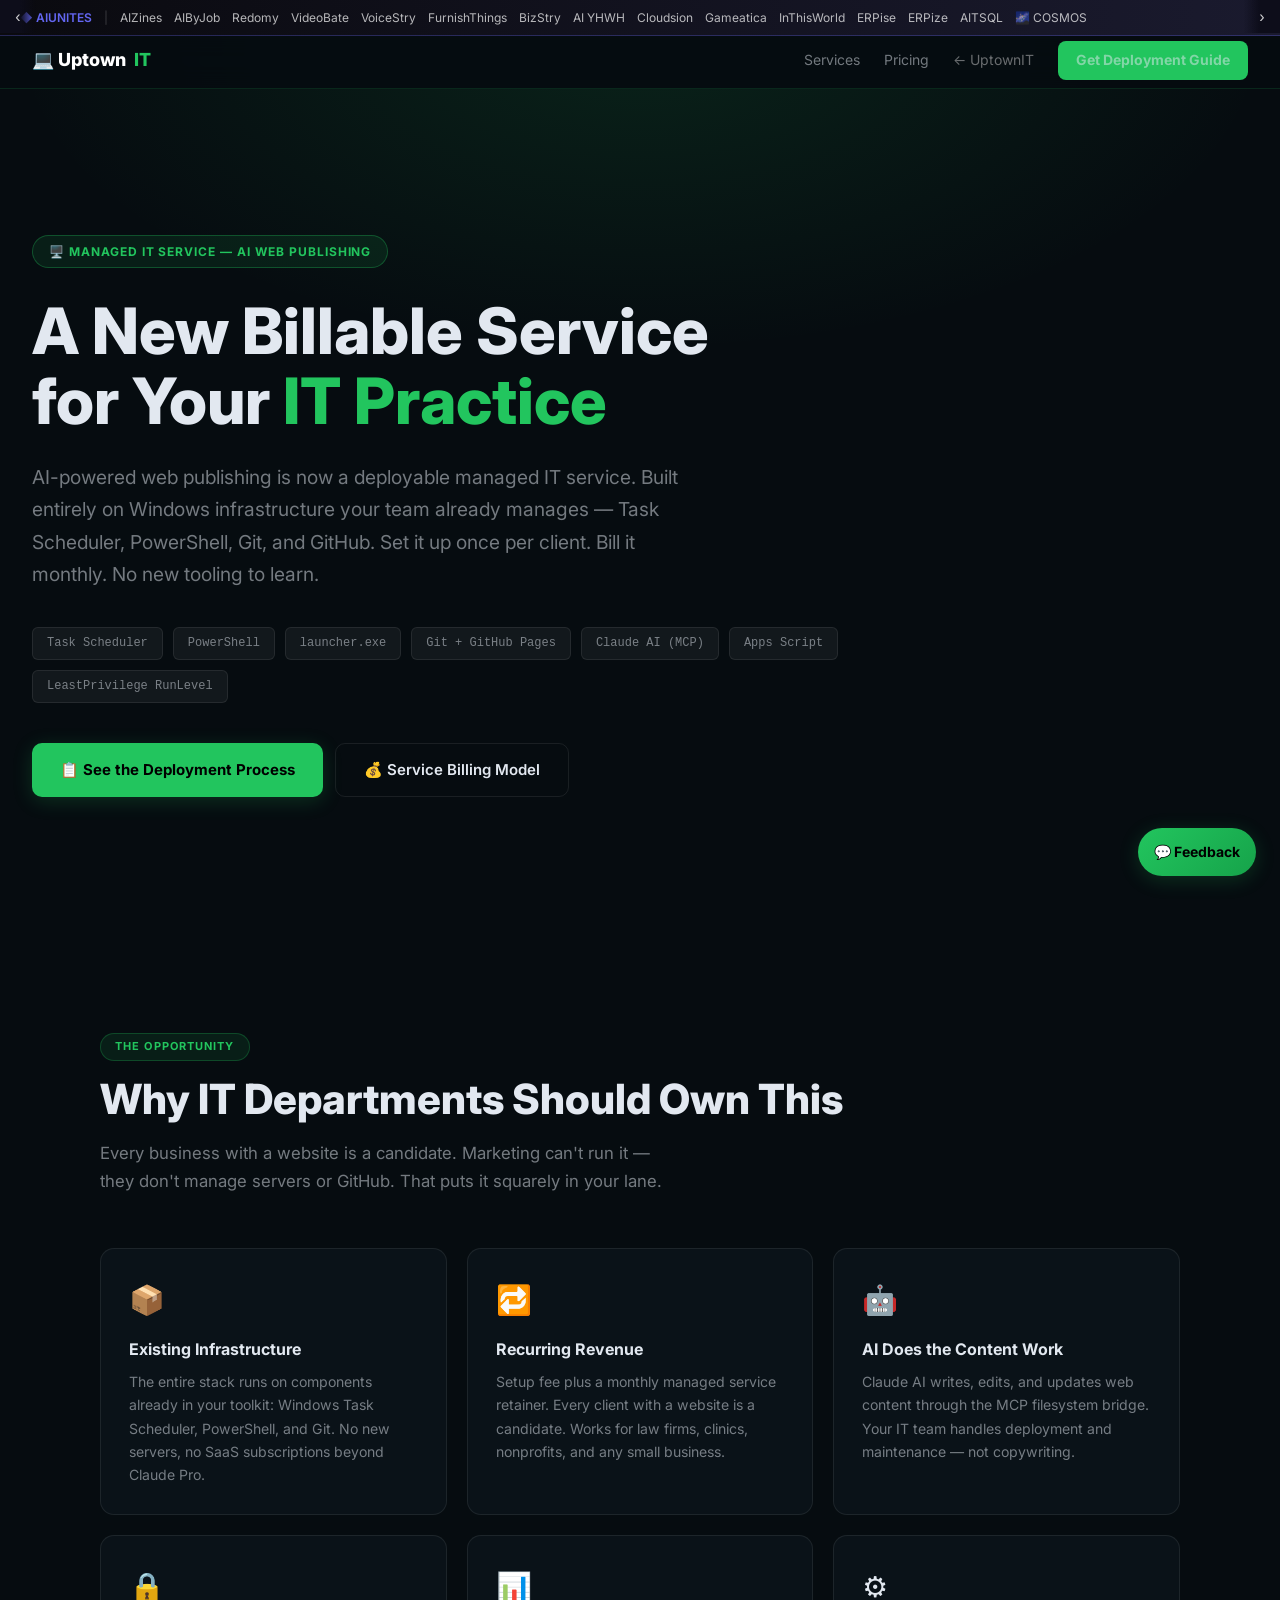
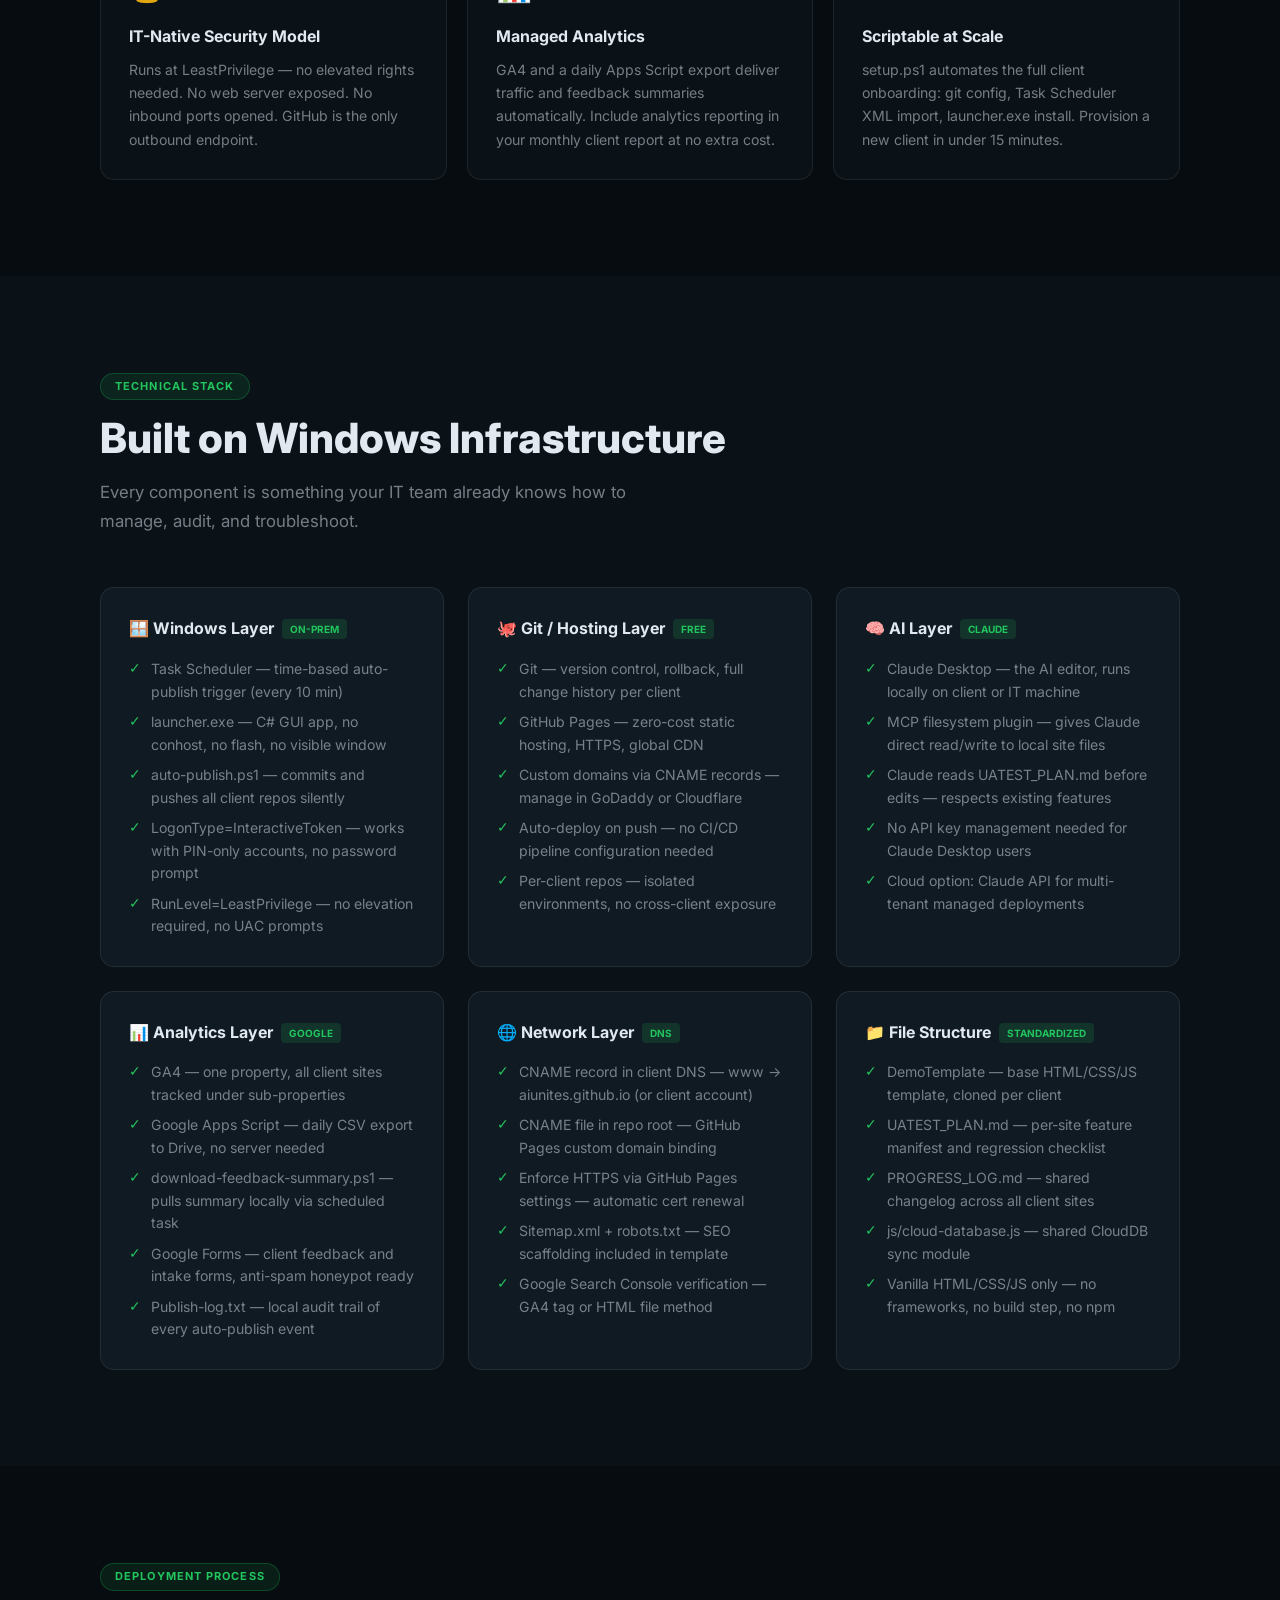
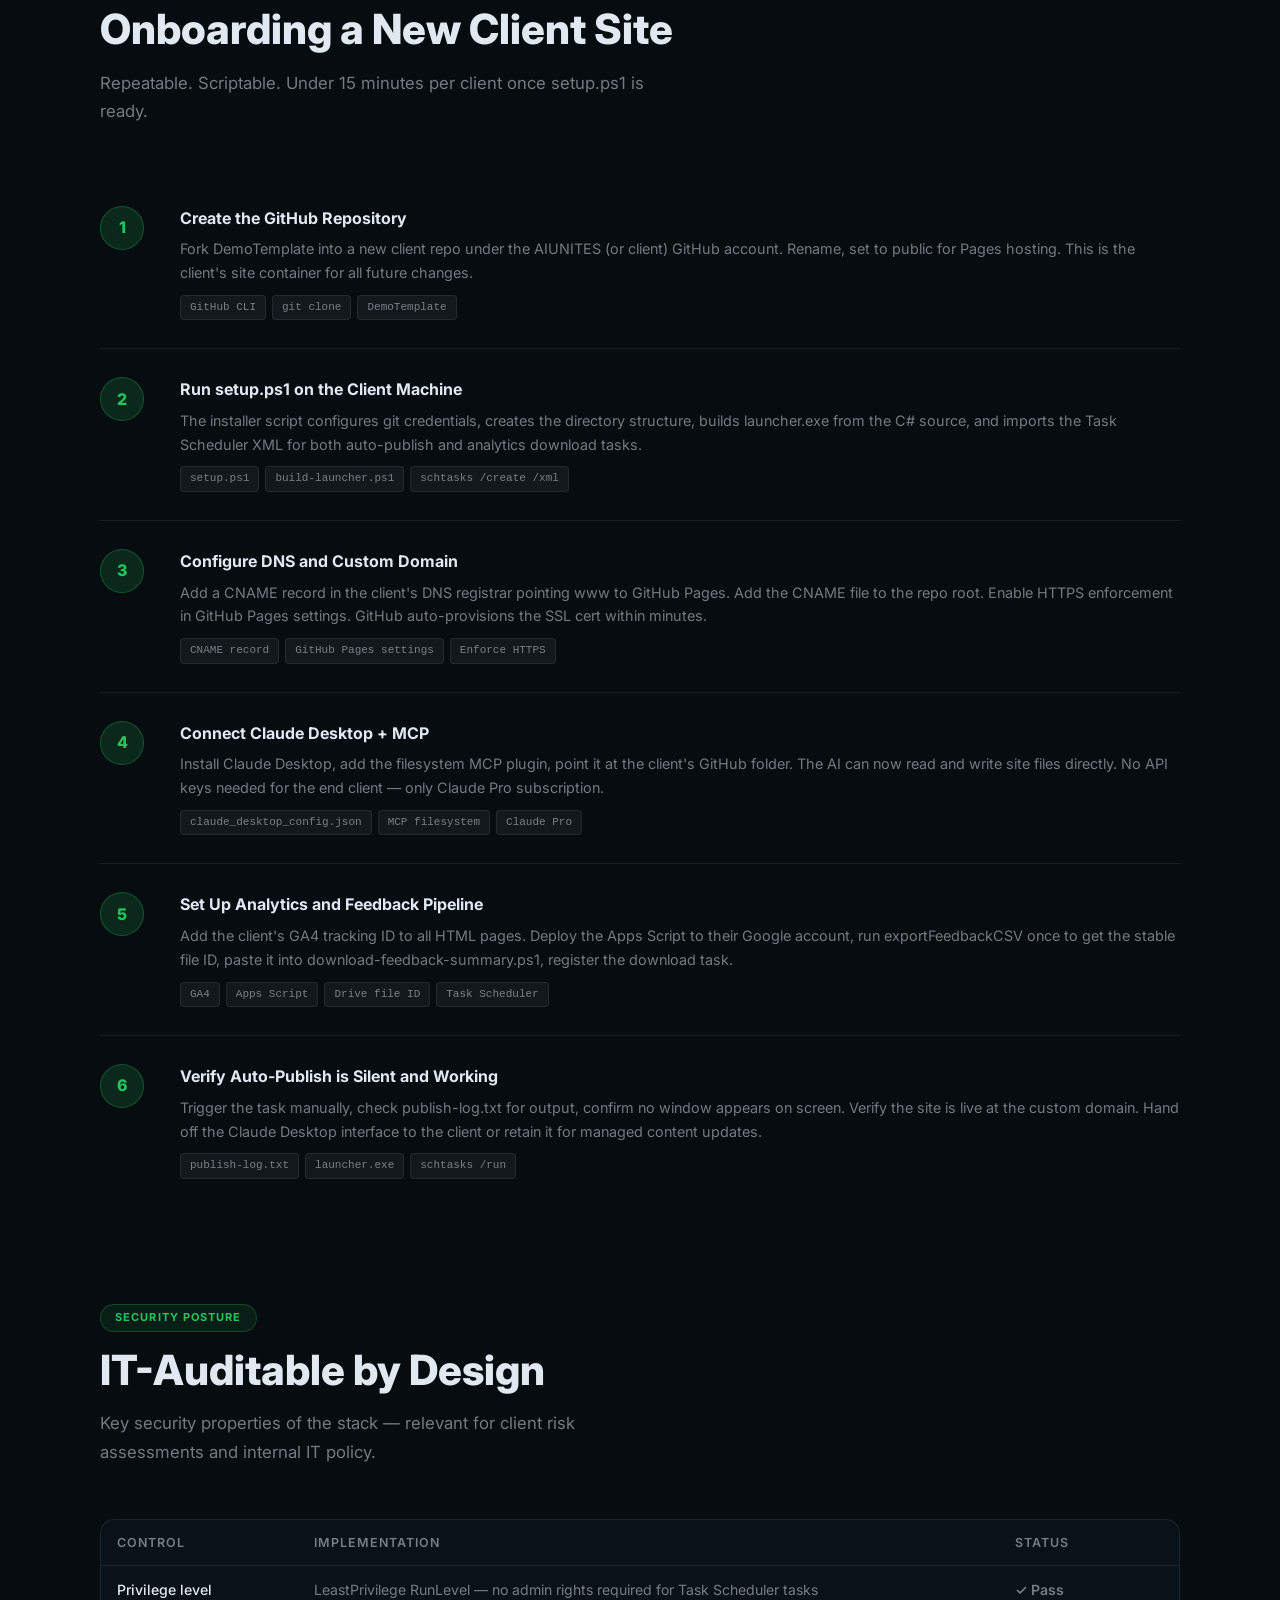
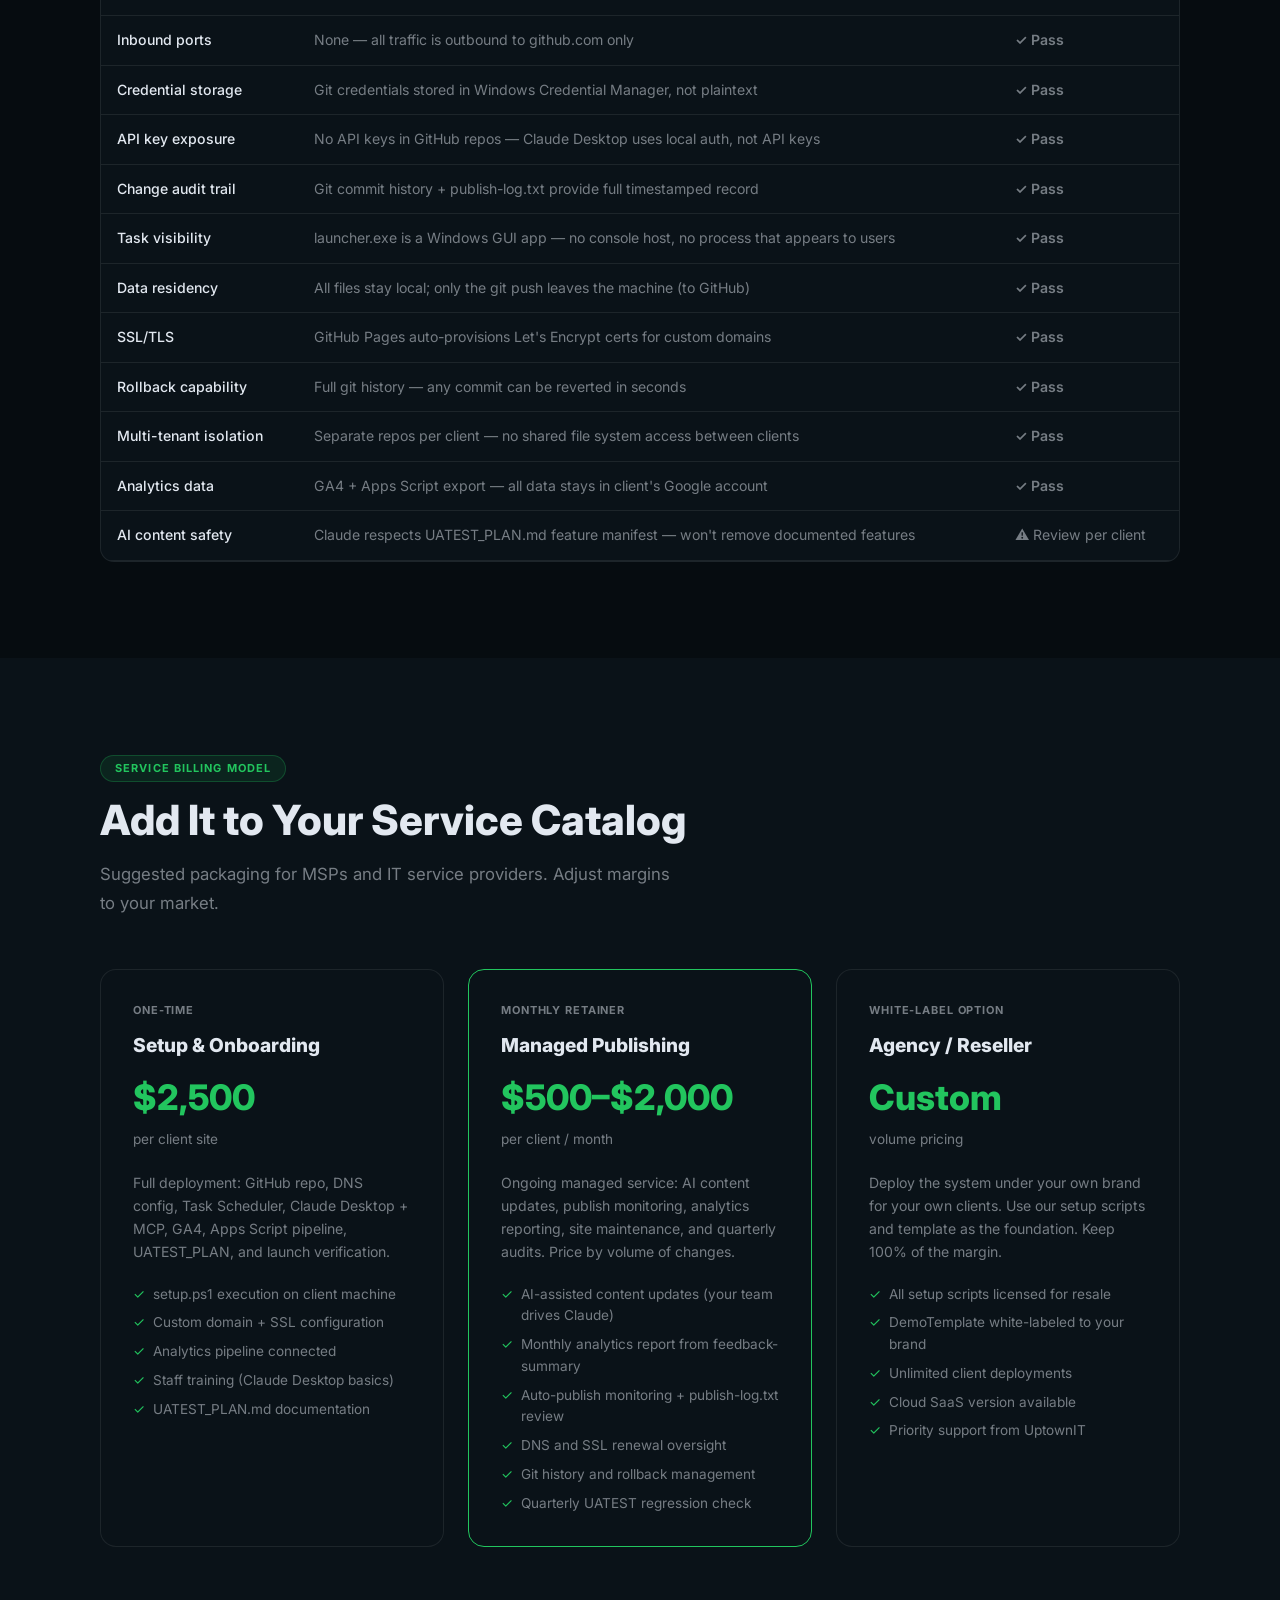
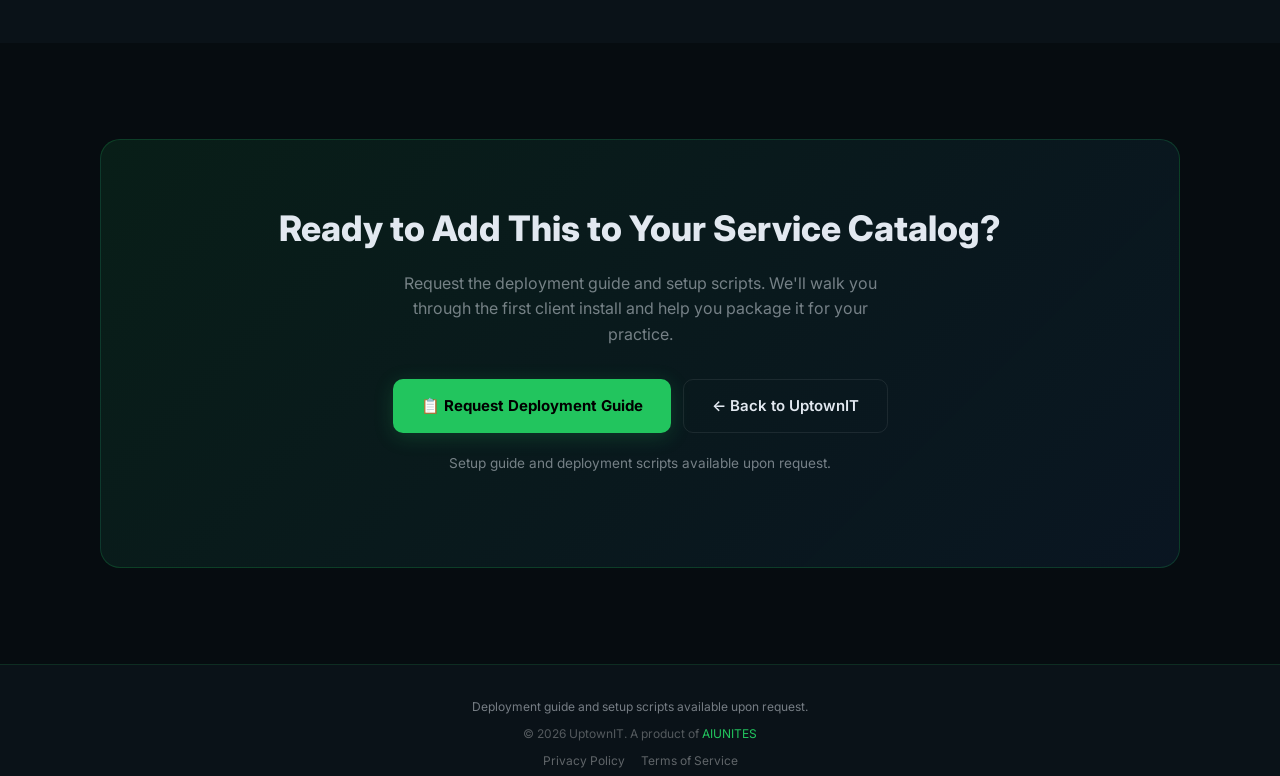
==== commit 77e5be13: "Auto-publish: 2026-03-14 20:30:02" ====
--- a/managed-ai-publishing-service.html
+++ b/managed-ai-publishing-service.html
@@ -379,7 +379,7 @@
             <li><span class="ic">✓</span> GA4 — one property, all client sites tracked under sub-properties</li>
             <li><span class="ic">✓</span> Google Apps Script — daily CSV export to Drive, no server needed</li>
             <li><span class="ic">✓</span> download-feedback-summary.ps1 — pulls summary locally via scheduled task</li>
-            <li><span class="ic">✓</span> Google Forms — client feedback and waitlist, anti-spam honeypot ready</li>
+            <li><span class="ic">✓</span> Google Forms — client feedback and intake forms, anti-spam honeypot ready</li>
             <li><span class="ic">✓</span> Publish-log.txt — local audit trail of every auto-publish event</li>
           </ul>
         </div>
@@ -548,7 +548,7 @@
             <li><span>✓</span> All setup scripts licensed for resale</li>
             <li><span>✓</span> DemoTemplate white-labeled to your brand</li>
             <li><span>✓</span> Unlimited client deployments</li>
-            <li><span>✓</span> Cloud SaaS version (when available)</li>
+            <li><span>✓</span> Cloud SaaS version available</li>
             <li><span>✓</span> Priority support from UptownIT</li>
           </ul>
         </div>
@@ -566,7 +566,7 @@
           <a href="https://docs.google.com/forms/d/e/1FAIpQLSeQUi49AdTBRjetz5MDFQgMIkm9-vOMb_ARKwYEz41j_Nfiwg/viewform?usp=pp_url&entry.2053726945=UptownIT+AI+Publishing" target="_blank" class="btn-green">📋 Request Deployment Guide</a>
           <a href="index.html" class="btn-ghost">← Back to UptownIT</a>
         </div>
-        <p style="color:var(--muted);font-size:.85rem;margin-top:20px;">⚠️ This is a pre-launch service offering. Setup guide and scripts available in early access.</p>
+        <p style="color:var(--muted);font-size:.85rem;margin-top:20px;">Setup guide and deployment scripts available upon request.</p>
       </div>
     </div>
   </section>
@@ -574,7 +574,7 @@
   <a href="https://docs.google.com/forms/d/e/1FAIpQLSeQUi49AdTBRjetz5MDFQgMIkm9-vOMb_ARKwYEz41j_Nfiwg/viewform?usp=pp_url&entry.2053726945=UptownIT+AI+Publishing" target="_blank" class="fab">💬 Feedback</a>
 
   <footer class="footer">
-    <p style="color:#f59e0b;margin-bottom:8px;">⚠️ Pre-launch service. Setup guide available in early access.</p>
+    <p style="color:var(--muted);margin-bottom:8px;">Deployment guide and setup scripts available upon request.</p>
     <p>&copy; 2026 UptownIT. A product of <a href="https://aiunites.github.io/aiunites-site">AIUNITES</a></p>
     <div style="display:flex;gap:16px;justify-content:center;margin-top:8px;font-size:12px;">
       <a href="https://aiunites.github.io/aiunites-site/legal.html#privacy" style="color:rgba(255,255,255,.35);text-decoration:none;">Privacy Policy</a>
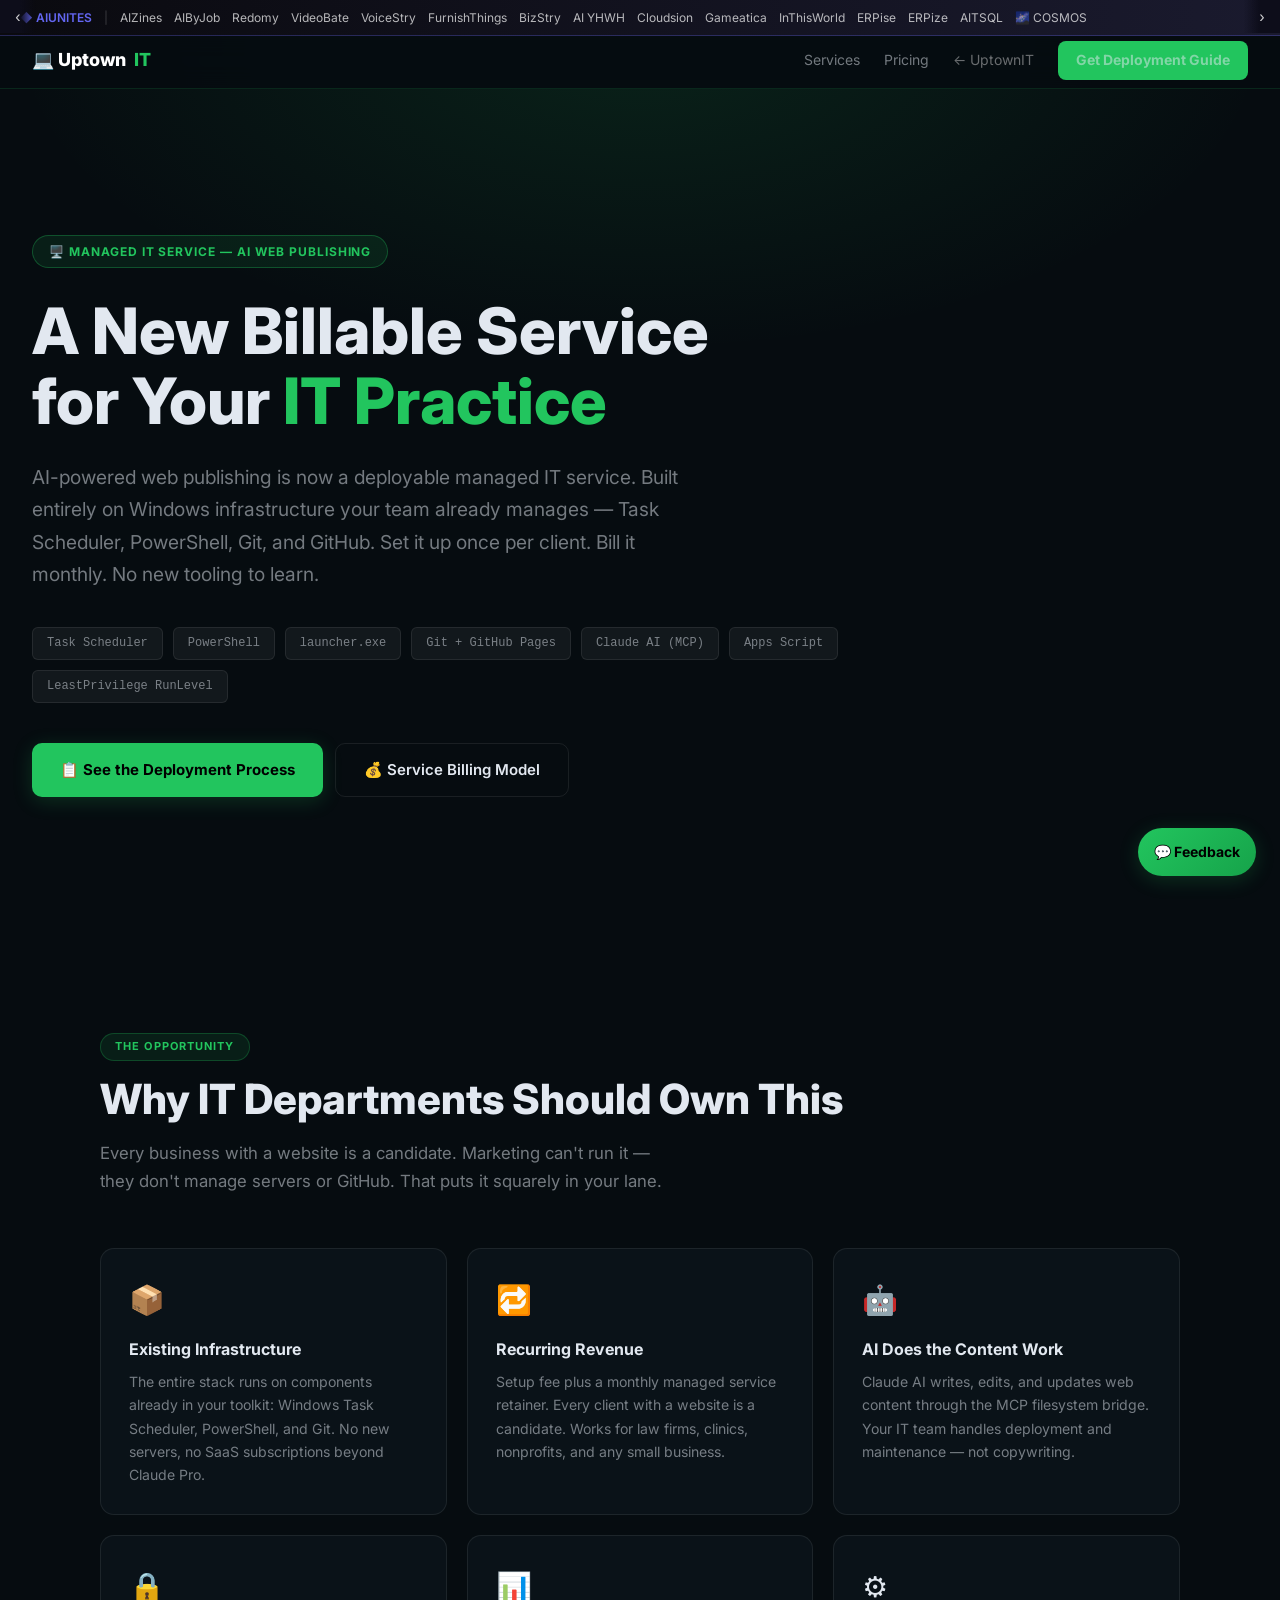
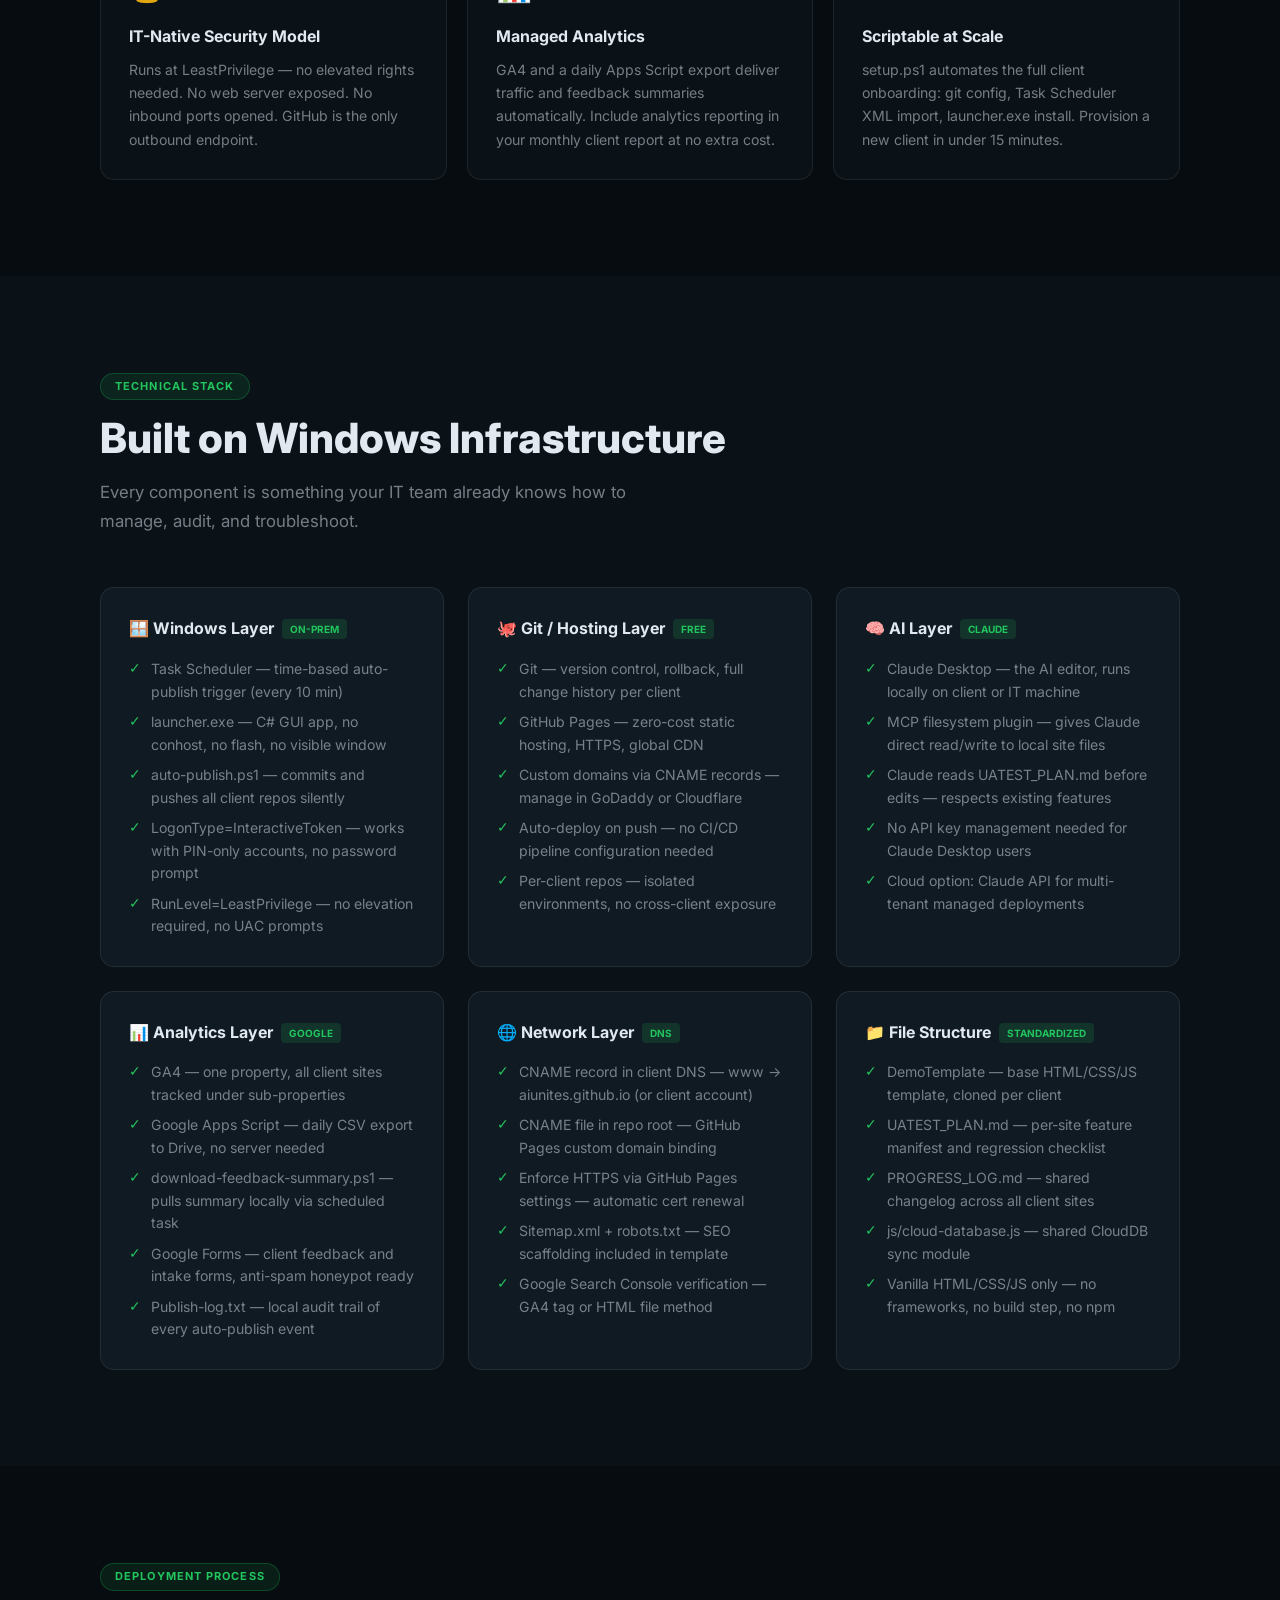
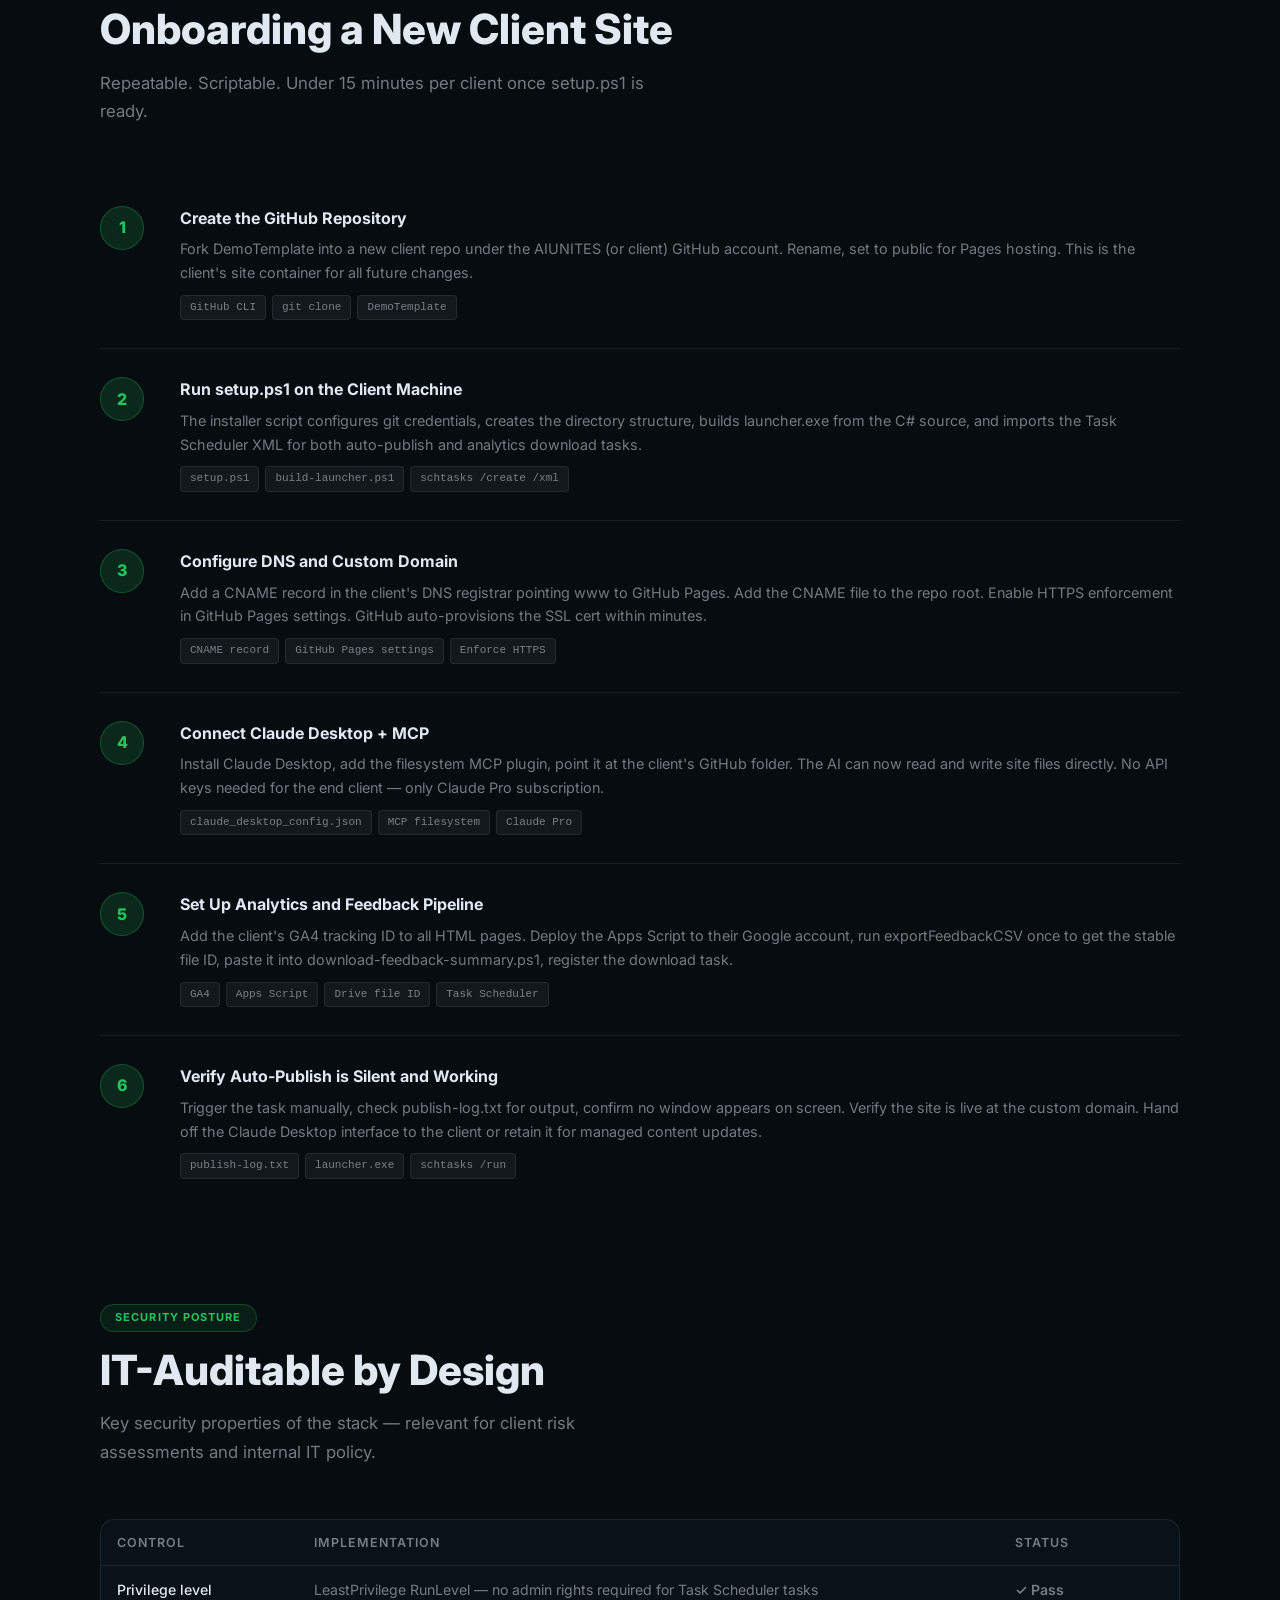
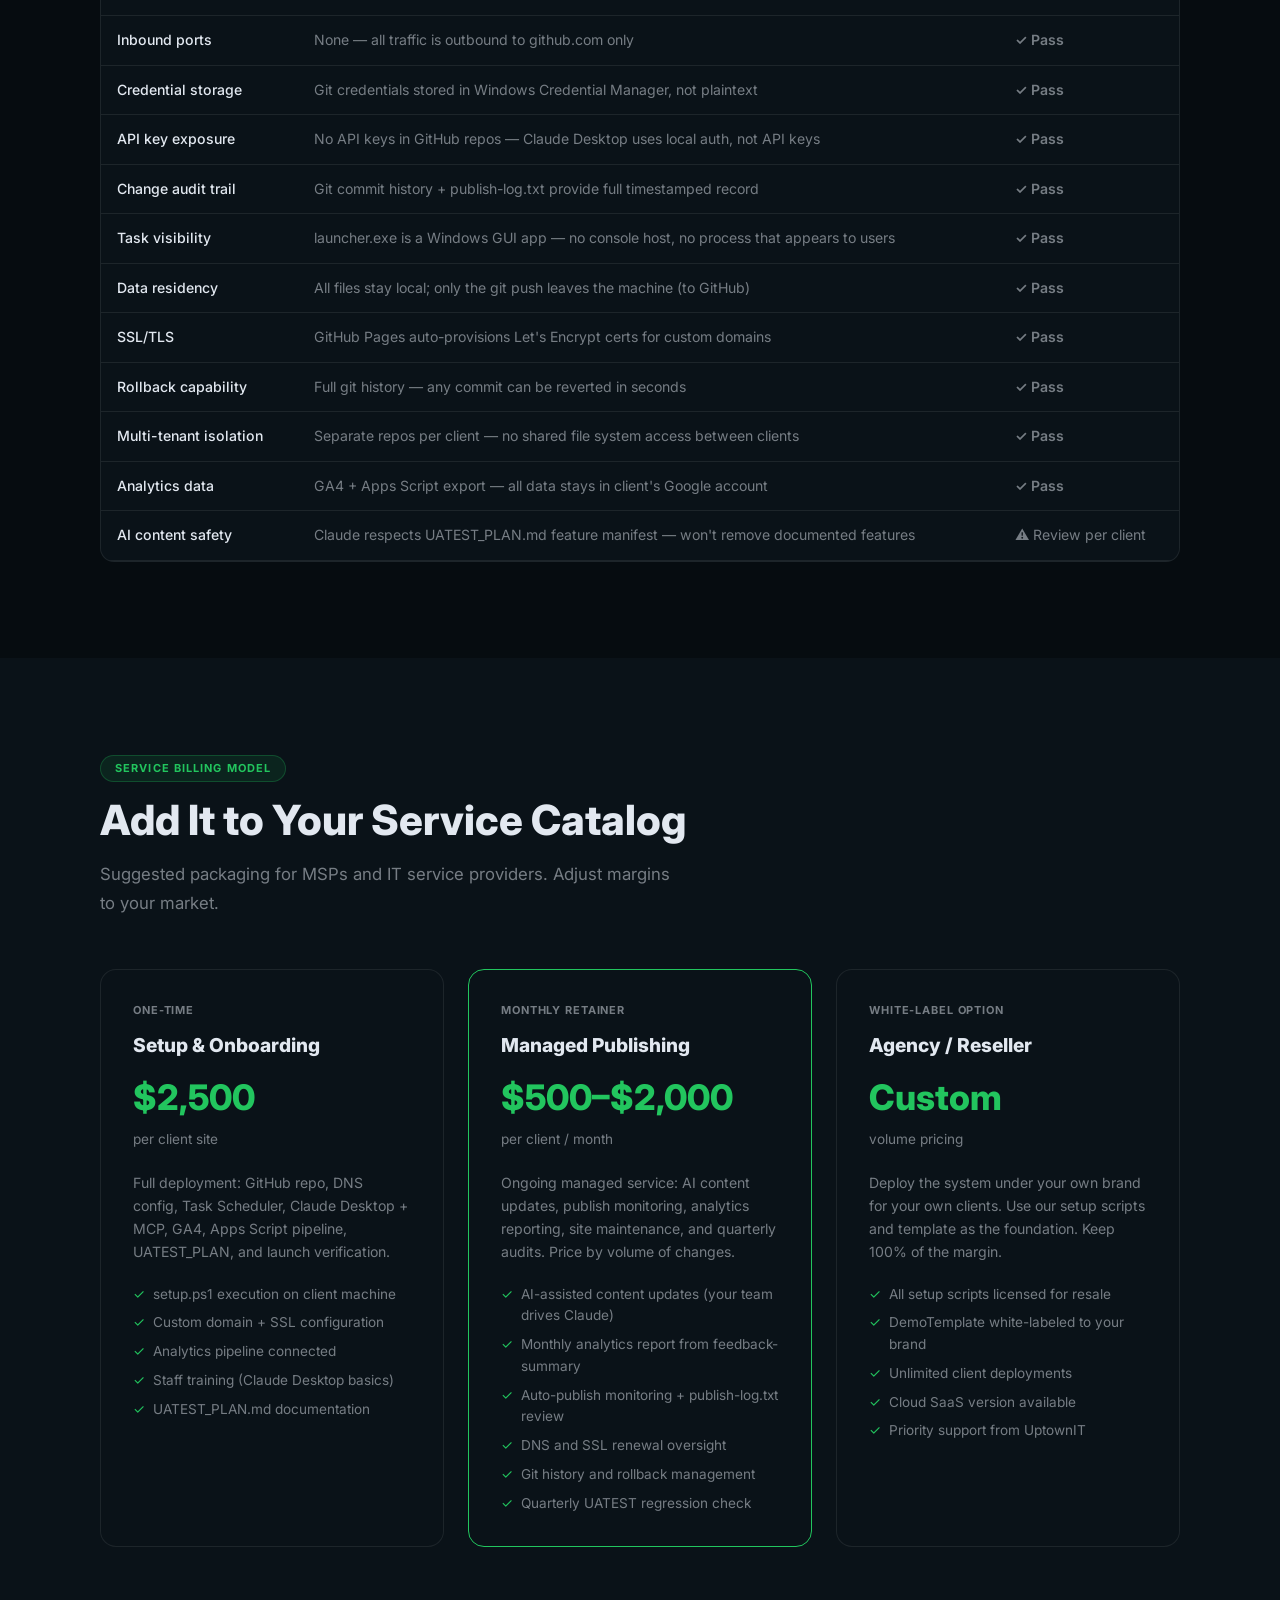
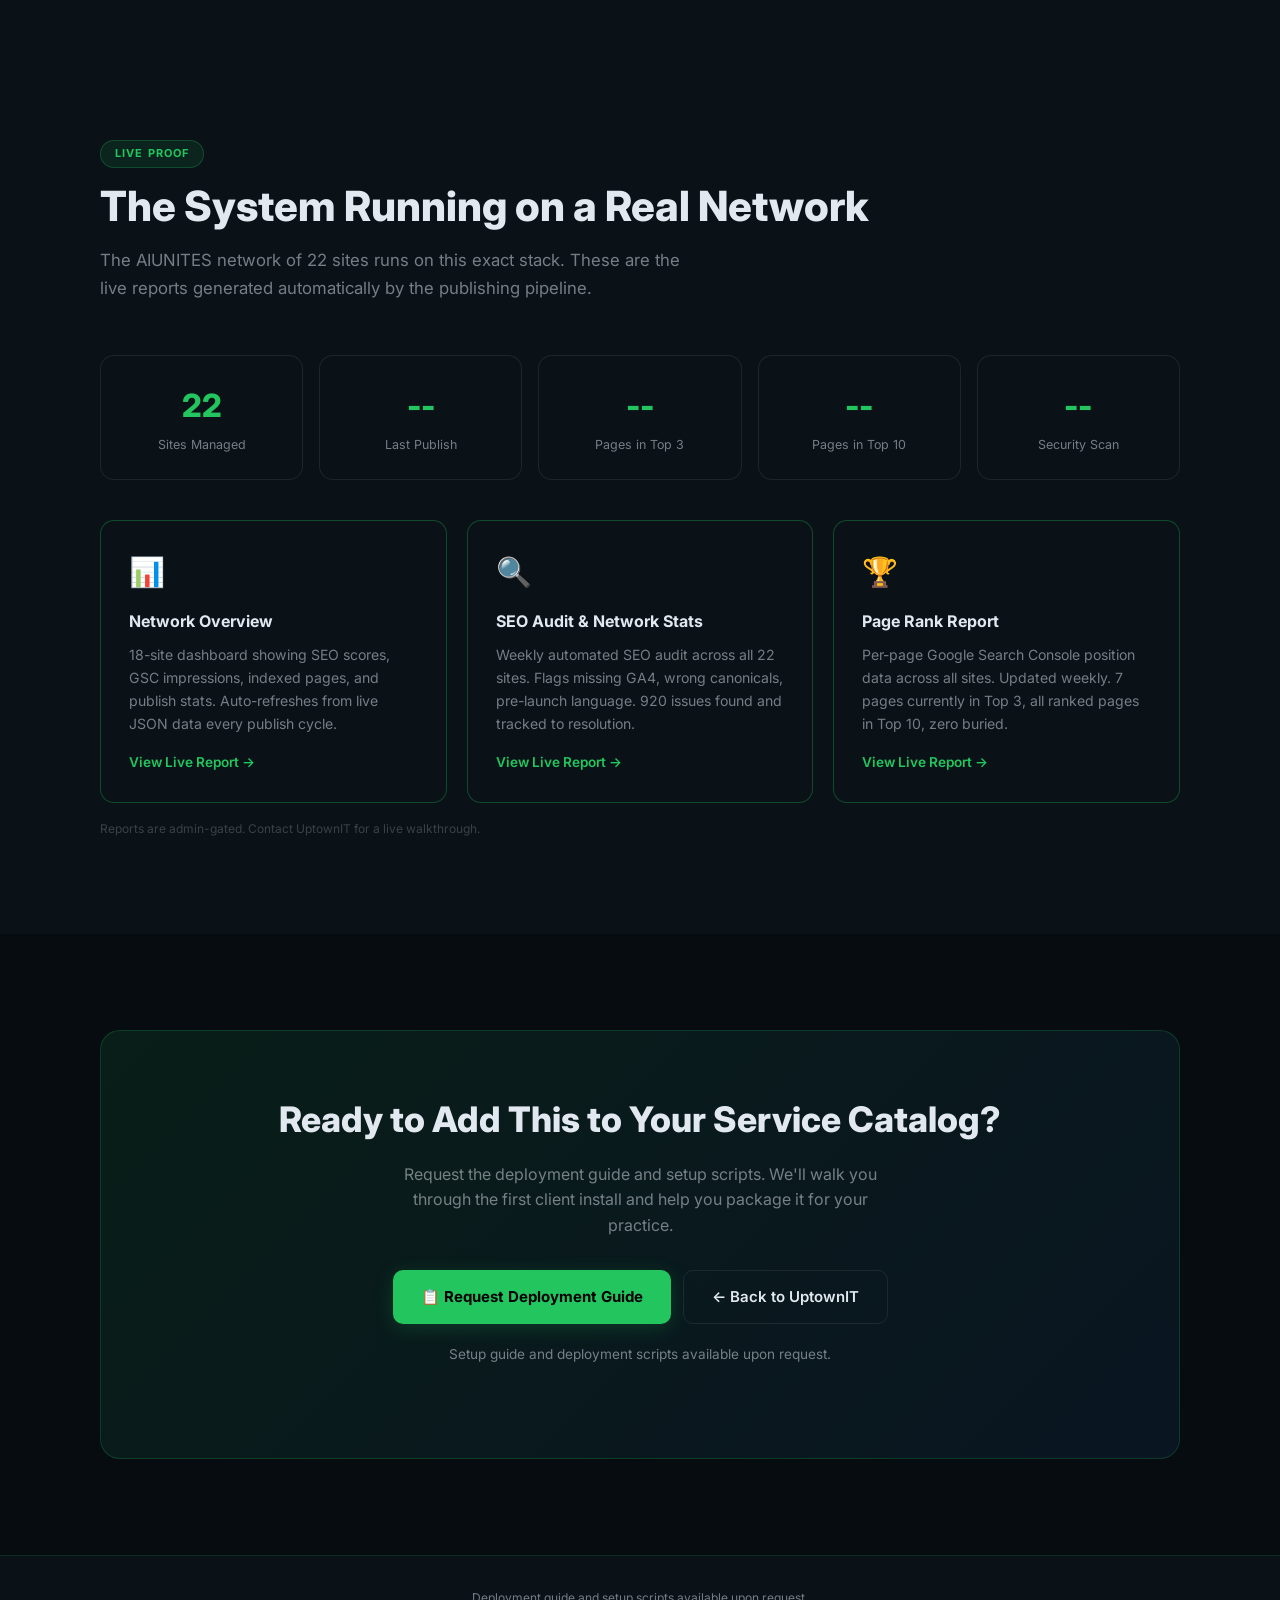
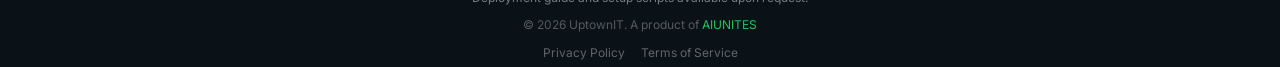
==== commit 1f5c0140: "Auto-publish: 2026-04-20 18:50:03" ====
--- a/managed-ai-publishing-service.html
+++ b/managed-ai-publishing-service.html
@@ -1,4 +1,4 @@
-<!DOCTYPE html>
+﻿<!DOCTYPE html>
 <html lang="en">
 <head>
   <meta charset="UTF-8">
@@ -18,7 +18,7 @@
   <meta name="keywords" content="managed IT web publishing, MSP AI automation, IT service catalog, AI publishing service, PowerShell web automation, enterprise web publishing, client site management, IT department publishing, managed web service">
   <meta name="author" content="AIUNITES">
   <meta name="robots" content="index, follow">
-  <link rel="canonical" href="https://aiunites.github.io/uptownit-site/managed-ai-publishing-service.html">
+  
 
   <meta property="og:type" content="website">
   <meta property="og:url" content="https://aiunites.github.io/uptownit-site/managed-ai-publishing-service.html">
@@ -225,7 +225,7 @@
     }
     .fab:hover { transform: scale(1.05); }
   </style>
-</head>
+<link rel="canonical" href="https://uptownit.com/managed-ai-publishing-service.html"><script type="application/ld+json">{"@context":"https://schema.org","@type":"Organization","name":"UptownIT","description":"UptownIT provides professional IT services and support. Expert technology consulting, managed IT services, and technical support for businesses.","url":"https://uptownit.com/"}</script></head>
 <body>
 
   <!-- AIUNITES Webring -->
@@ -556,6 +556,71 @@
     </div>
   </section>
 
+  <!-- ══ LIVE PROOF ══ -->
+  <section id="live-proof" style="background:var(--bg2);">
+    <div class="container">
+      <div class="sec-head">
+        <div class="sec-badge">Live Proof</div>
+        <h2 class="sec-h">The System Running on a Real Network</h2>
+        <p class="sec-p">The AIUNITES network of 22 sites runs on this exact stack. These are the live reports generated automatically by the publishing pipeline.</p>
+      </div>
+
+      <!-- Stats row -->
+      <div style="display:grid;grid-template-columns:repeat(auto-fit,minmax(150px,1fr));gap:16px;margin-bottom:40px;" id="up-stats-row">
+        <div class="opp-card" style="text-align:center;padding:24px 16px;"><div style="font-size:2rem;font-weight:800;color:var(--green)" id="up-repos">22</div><div style="font-size:.78rem;color:var(--muted);margin-top:4px;">Sites Managed</div></div>
+        <div class="opp-card" style="text-align:center;padding:24px 16px;"><div style="font-size:2rem;font-weight:800;color:var(--green)" id="up-last">--</div><div style="font-size:.78rem;color:var(--muted);margin-top:4px;">Last Publish</div></div>
+        <div class="opp-card" style="text-align:center;padding:24px 16px;"><div style="font-size:2rem;font-weight:800;color:var(--green)" id="up-top3">--</div><div style="font-size:.78rem;color:var(--muted);margin-top:4px;">Pages in Top 3</div></div>
+        <div class="opp-card" style="text-align:center;padding:24px 16px;"><div style="font-size:2rem;font-weight:800;color:var(--green)" id="up-top10">--</div><div style="font-size:.78rem;color:var(--muted);margin-top:4px;">Pages in Top 10</div></div>
+        <div class="opp-card" style="text-align:center;padding:24px 16px;"><div style="font-size:2rem;font-weight:800;color:var(--green)" id="up-sec">--</div><div style="font-size:.78rem;color:var(--muted);margin-top:4px;">Security Scan</div></div>
+      </div>
+
+      <!-- Report cards -->
+      <div style="display:grid;grid-template-columns:repeat(auto-fit,minmax(280px,1fr));gap:20px;">
+        <div class="opp-card" style="border-color:rgba(34,197,94,0.3);">
+          <div class="opp-icon">&#128202;</div>
+          <h3>Network Overview</h3>
+          <p>18-site dashboard showing SEO scores, GSC impressions, indexed pages, and publish stats. Auto-refreshes from live JSON data every publish cycle.</p>
+          <a href="https://aiunites.com/network-overview.html" target="_blank" style="display:inline-flex;align-items:center;gap:6px;margin-top:16px;color:var(--green);font-size:.85rem;font-weight:600;text-decoration:none;">View Live Report &rarr;</a>
+        </div>
+        <div class="opp-card" style="border-color:rgba(34,197,94,0.3);">
+          <div class="opp-icon">&#128269;</div>
+          <h3>SEO Audit &amp; Network Stats</h3>
+          <p>Weekly automated SEO audit across all 22 sites. Flags missing GA4, wrong canonicals, pre-launch language. 920 issues found and tracked to resolution.</p>
+          <a href="https://aiunites.com/network-stats.html" target="_blank" style="display:inline-flex;align-items:center;gap:6px;margin-top:16px;color:var(--green);font-size:.85rem;font-weight:600;text-decoration:none;">View Live Report &rarr;</a>
+        </div>
+        <div class="opp-card" style="border-color:rgba(34,197,94,0.3);">
+          <div class="opp-icon">&#127942;</div>
+          <h3>Page Rank Report</h3>
+          <p>Per-page Google Search Console position data across all sites. Updated weekly. 7 pages currently in Top 3, all ranked pages in Top 10, zero buried.</p>
+          <a href="https://aiunites.com/network-stats.html#page-rank" target="_blank" style="display:inline-flex;align-items:center;gap:6px;margin-top:16px;color:var(--green);font-size:.85rem;font-weight:600;text-decoration:none;">View Live Report &rarr;</a>
+        </div>
+      </div>
+      <p style="color:rgba(255,255,255,.2);font-size:.75rem;margin-top:16px;">Reports are admin-gated. Contact UptownIT for a live walkthrough.</p>
+    </div>
+  </section>
+
+  <script>
+  (async function() {
+    try {
+      const r = await fetch('https://aiunites.github.io/cloudsion-site/data/publish-stats.json?t=' + Date.now());
+      if (!r.ok) throw new Error();
+      const s = await r.json();
+      const lastEl = document.getElementById('up-last');
+      if (lastEl && s.lastRun) lastEl.textContent = s.lastRun.split(' ')[1] || 'Active';
+      const secEl = document.getElementById('up-sec');
+      if (secEl) { secEl.textContent = s.secStatus || '--'; secEl.style.color = s.secStatus === 'Clean' ? 'var(--green)' : 'var(--amber)'; }
+    } catch(e) {}
+    try {
+      const r2 = await fetch('https://aiunites.github.io/cloudsion-site/data/page-rank.json?t=' + Date.now());
+      if (!r2.ok) throw new Error();
+      const d = await r2.json();
+      const pages = d.pages || [];
+      const t3 = document.getElementById('up-top3'); if (t3) t3.textContent = pages.filter(p => p.position <= 3).length;
+      const t10 = document.getElementById('up-top10'); if (t10) t10.textContent = d.rankedTop10 || 0;
+    } catch(e) {}
+  })();
+  </script>
+
   <!-- ══ CTA ══ -->
   <section id="contact">
     <div class="container">
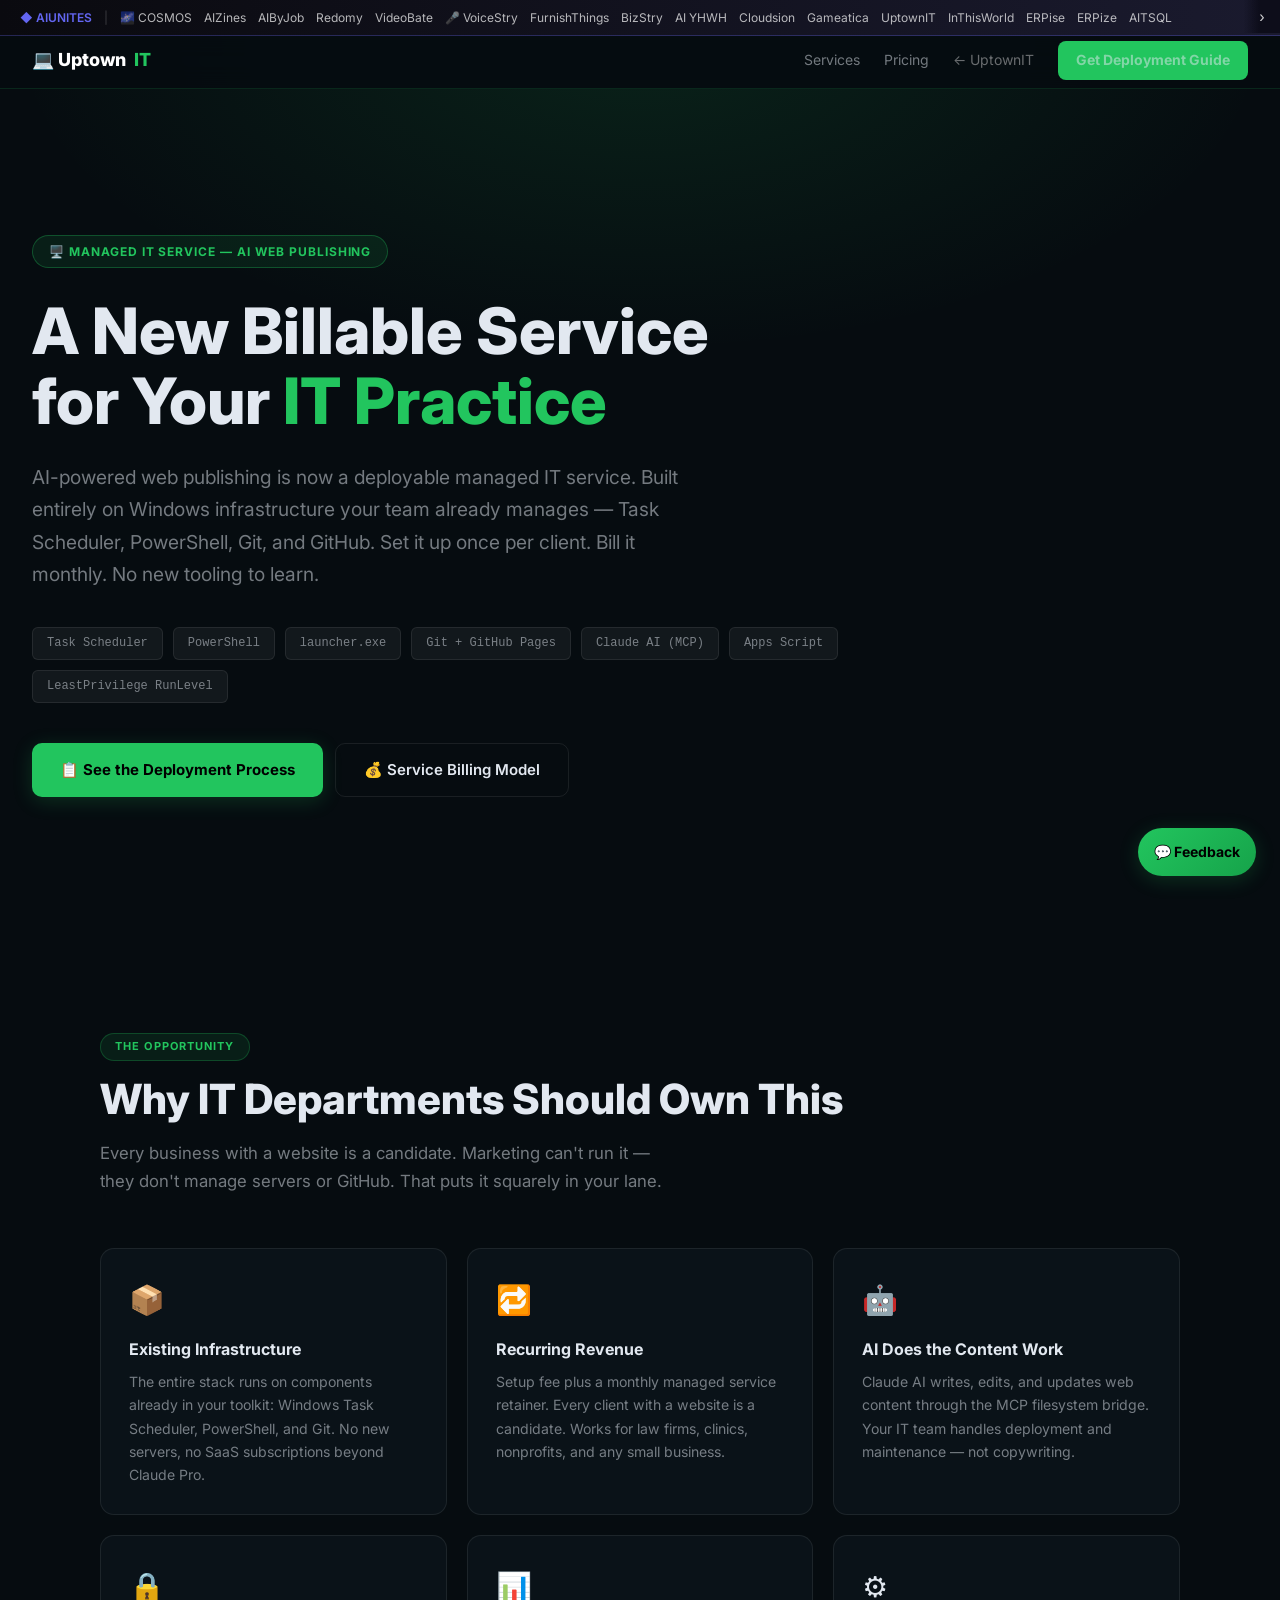
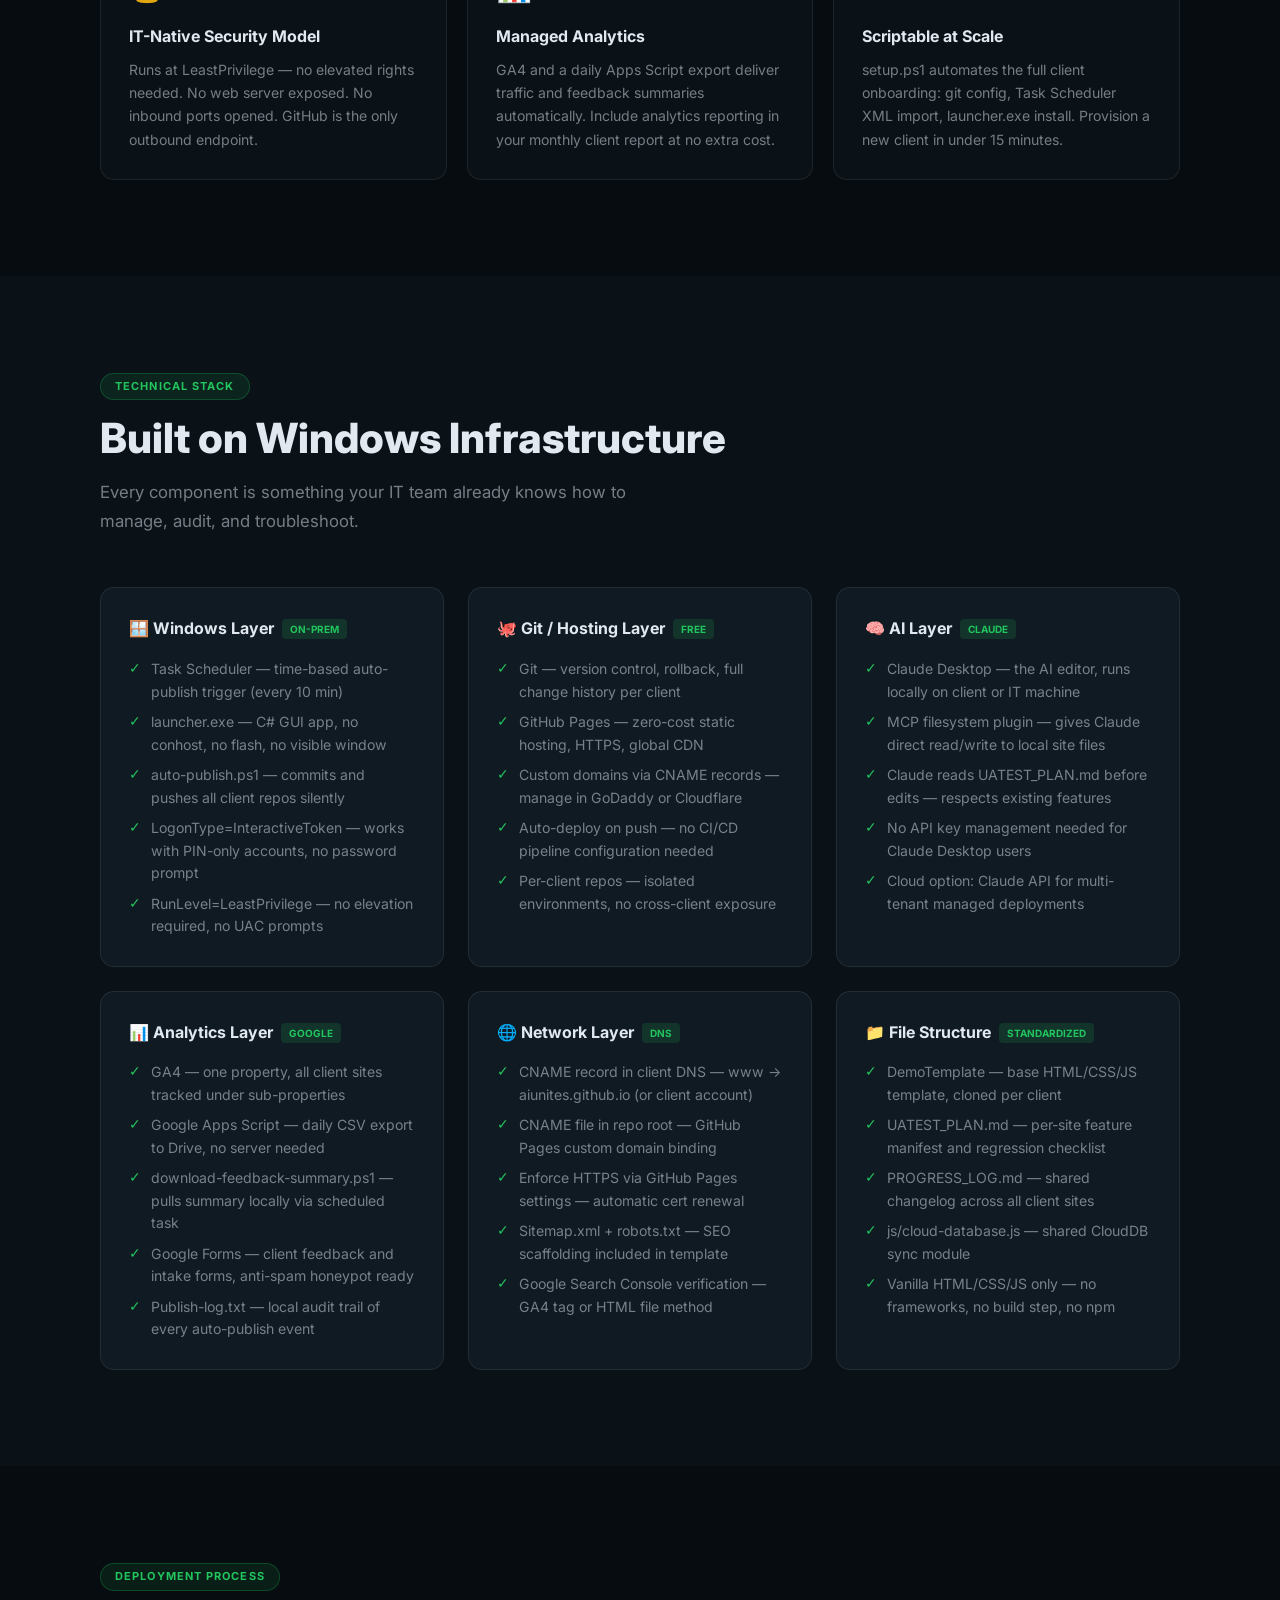
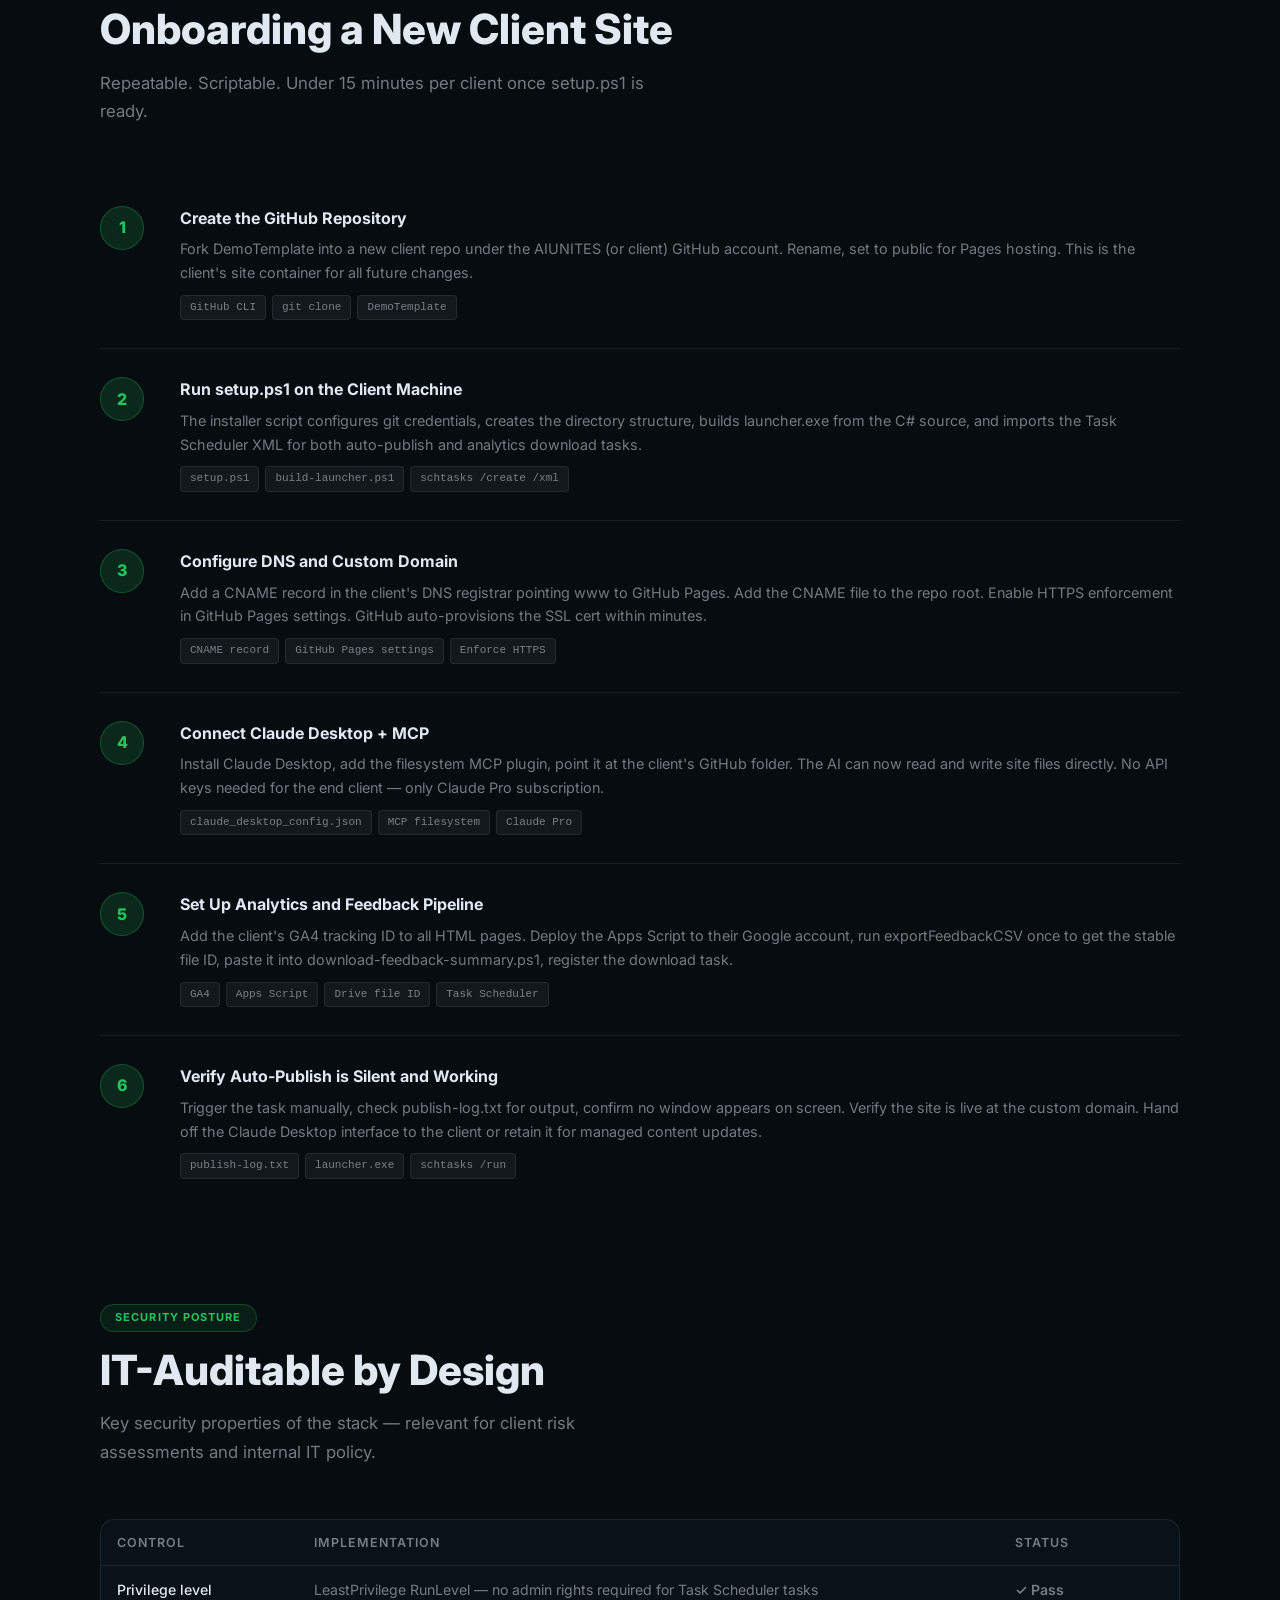
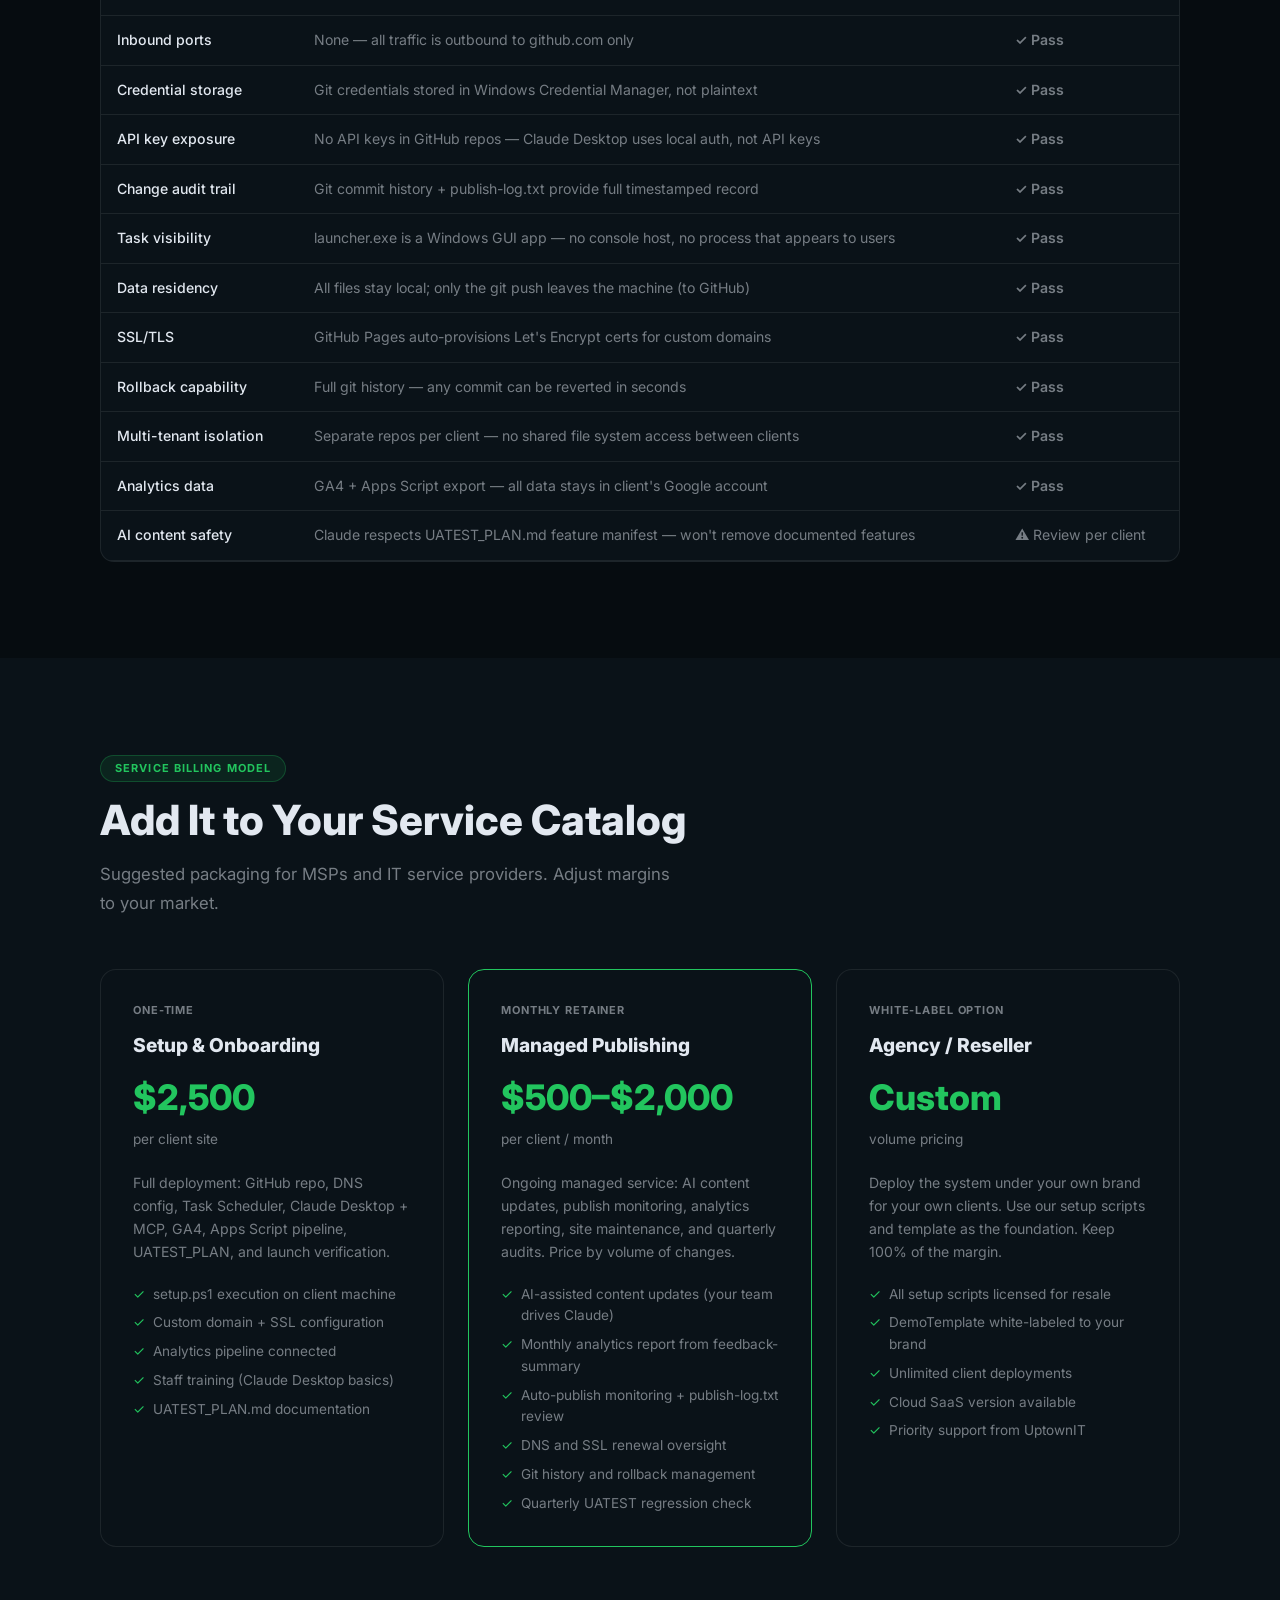
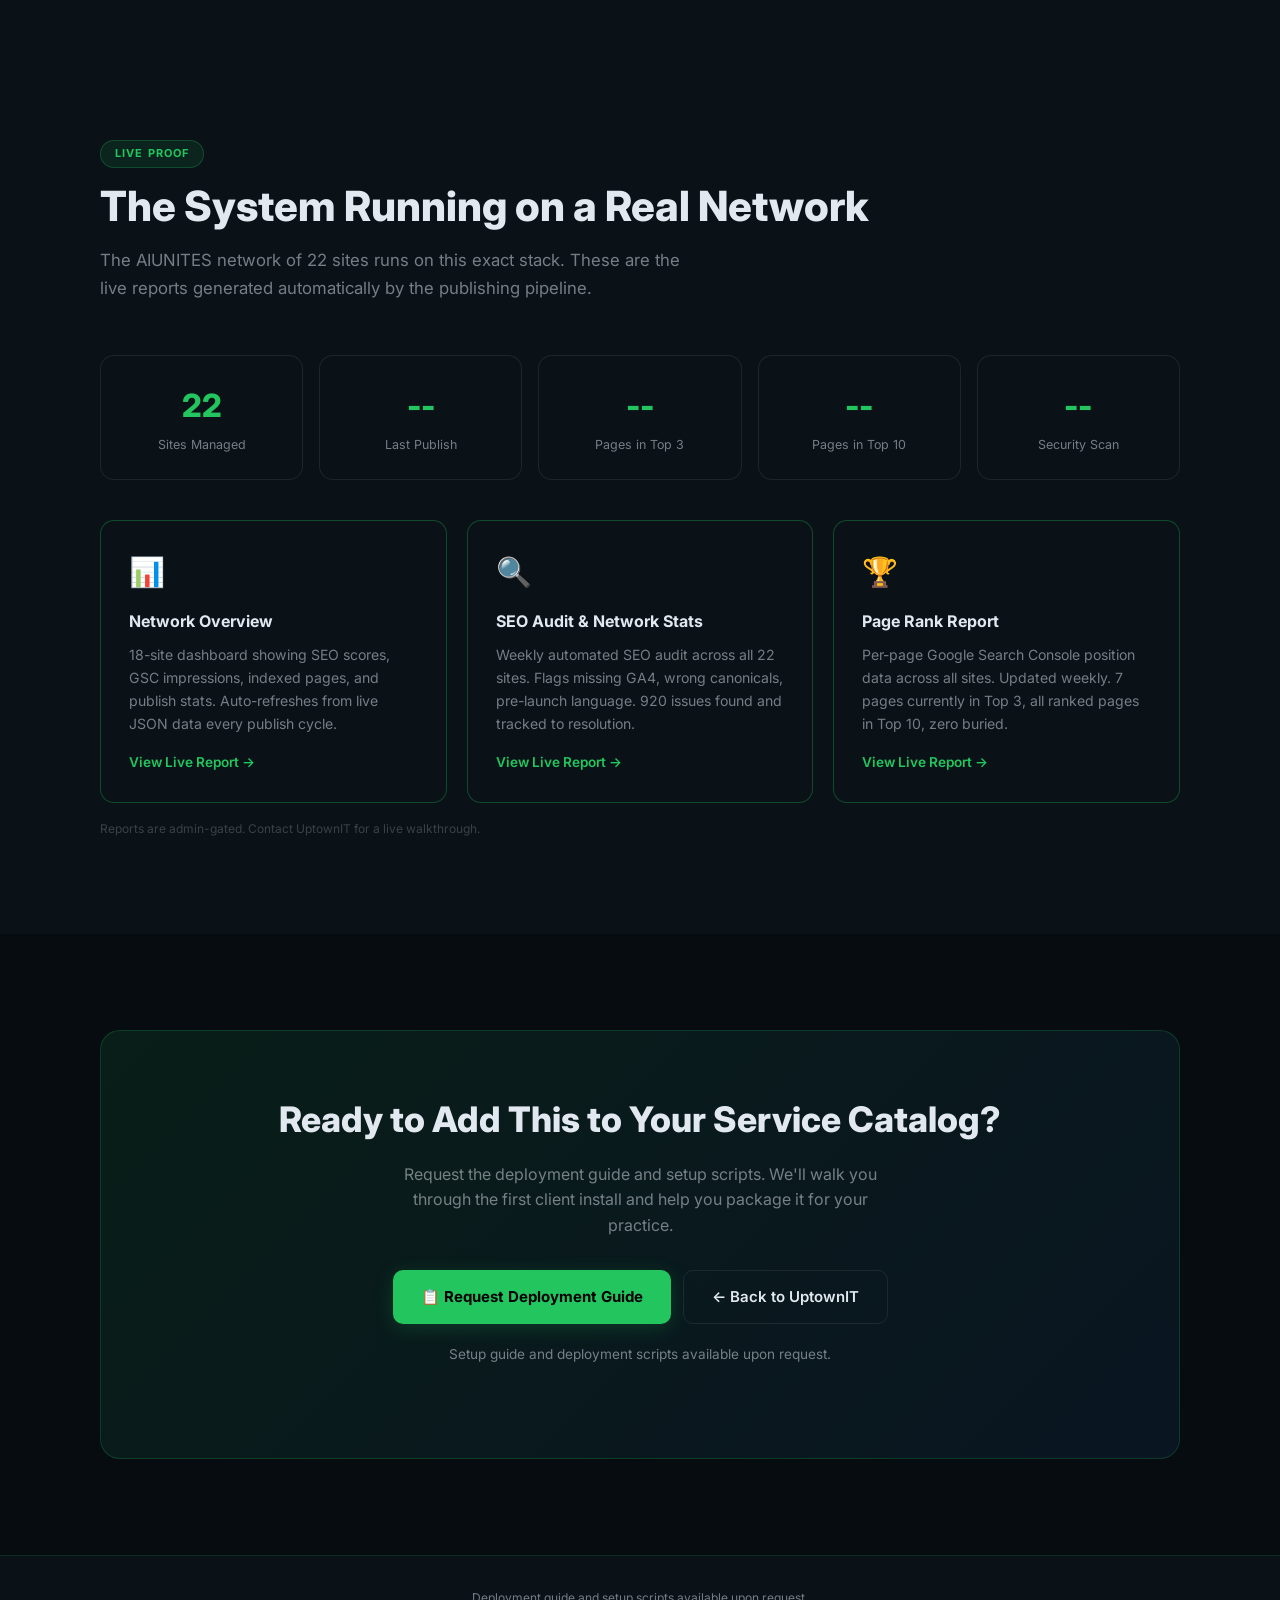
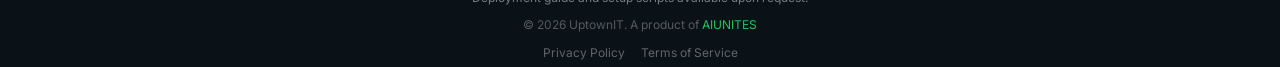
==== commit 3b258d8d: "Auto-publish: 2026-04-27 19:10:02" ====
--- a/managed-ai-publishing-service.html
+++ b/managed-ai-publishing-service.html
@@ -229,29 +229,11 @@
 <body>
 
   <!-- AIUNITES Webring -->
-  <style>.aiunites-bar{position:fixed;top:0;left:0;right:0;z-index:10000;background:linear-gradient(90deg,#0a0a0f,#1a1a2e);border-bottom:1px solid rgba(99,102,241,.3);padding:8px 0;font-size:12px}.aiunites-bar-content{max-width:1400px;margin:0 auto;padding:0 20px;display:flex;align-items:center;gap:12px;overflow-x:auto;scrollbar-width:none}.aiunites-bar-content::-webkit-scrollbar{display:none}.aiunites-bar a{color:rgba(255,255,255,.7);text-decoration:none;white-space:nowrap;transition:color .2s}.aiunites-bar a:hover{color:#fff}.aiunites-bar-brand{color:#6366f1!important;font-weight:600}.aiunites-bar-brand:hover{color:#818cf8!important}.aiunites-bar-divider{color:rgba(255,255,255,.2)}</style>
-  <style>.wb-arrow{display:none;position:fixed;top:0;width:36px;height:33px;align-items:center;justify-content:center;cursor:pointer;z-index:10001;border:none;padding:0;font-size:16px;line-height:1;color:rgba(255,255,255,.8);transition:color .2s,opacity .2s}.wb-arrow:hover{color:#fff}.wb-left{left:0;background:linear-gradient(90deg,#0d0d1a 55%,transparent)}.wb-right{right:0;background:linear-gradient(270deg,#0d0d1a 55%,transparent)}@media (hover:hover) and (pointer:fine){.wb-arrow{display:flex}}</style>
-  <button class="wb-arrow wb-left" id="wb-left" aria-label="Scroll webring left">&#8249;</button>
-  <div class="aiunites-bar"><div class="aiunites-bar-content" id="wb-content">
-    <a href="https://aiunites.github.io/aiunites-site/" class="aiunites-bar-brand">◆ AIUNITES</a>
-    <span class="aiunites-bar-divider">|</span>
-    <a href="https://aiunites.github.io/aizines-app/">AIZines</a>
-    <a href="https://aiunites.github.io/aibyjob-demo/">AIByJob</a>
-    <a href="https://aiunites.github.io/redomy-demo/">Redomy</a>
-    <a href="https://aiunites.github.io/videobate-site/">VideoBate</a>
-    <a href="https://aiunites.github.io/voicestry-site/">VoiceStry</a>
-    <a href="https://aiunites.github.io/furnishthings-site/">FurnishThings</a>
-    <a href="https://aiunites.github.io/bizstry-site/">BizStry</a>
-    <a href="https://aiunites.github.io/aiyhwh-site/">AI YHWH</a>
-    <a href="https://aiunites.github.io/cloudsion-site/">Cloudsion</a>
-    <a href="https://aiunites.github.io/gameatica-site/">Gameatica</a>
-    <a href="https://aiunites.github.io/inthisworld-site/">InThisWorld</a>
-    <a href="https://aiunites.github.io/erpise-site/">ERPise</a>
-    <a href="https://aiunites.github.io/erpize-site/">ERPize</a>
-    <a href="https://aiunites.github.io/aitsql-site/">AITSQL</a>
-    <a href="https://aiunites.github.io/cosmostheopera-site/">🌌 COSMOS</a>
-  </div></div>
-  <script>(function(){if(location.protocol==='file:'||location.hostname==='localhost'||location.hostname==='127.0.0.1'){document.querySelectorAll('.aiunites-bar a').forEach(a=>{a.href=a.href.replace('https://aiunites.github.io/','../')+'index.html';});}var c=document.getElementById('wb-content'),l=document.getElementById('wb-left'),r=document.getElementById('wb-right');if(!c||!l||!r)return;function upd(){var atL=c.scrollLeft<8,atR=c.scrollLeft>=c.scrollWidth-c.clientWidth-8;l.style.opacity=atL?'0':'1';l.style.pointerEvents=atL?'none':'auto';r.style.opacity=atR?'0':'1';r.style.pointerEvents=atR?'none':'auto';}l.onclick=function(){c.scrollBy({left:-220,behavior:'smooth'});};r.onclick=function(){c.scrollBy({left:220,behavior:'smooth'});};c.addEventListener('scroll',upd,{passive:true});upd();})()</script>
+  <style>.aiunites-bar{position:fixed;top:0;left:0;right:0;z-index:1100;background:linear-gradient(90deg,#0a0a0f,#1a1a2e);border-bottom:1px solid rgba(99,102,241,.3);padding:8px 0;font-size:12px}.aiunites-bar-content{max-width:1400px;margin:0 auto;padding:0 20px;display:flex;align-items:center;gap:12px;overflow-x:auto;scrollbar-width:none}.aiunites-bar-content::-webkit-scrollbar{display:none}.aiunites-bar a{color:rgba(255,255,255,.7);text-decoration:none;white-space:nowrap;transition:color .2s}.aiunites-bar a:hover{color:#fff}.aiunites-bar-brand{color:#6366f1!important;font-weight:600}.aiunites-bar-brand:hover{color:#818cf8!important}.aiunites-bar-active{color:#fff!important;text-decoration:underline;text-underline-offset:3px}.aiunites-bar-divider{color:rgba(255,255,255,.2)}.wb-arrow{display:none;position:fixed;top:0;width:36px;height:33px;align-items:center;justify-content:center;cursor:pointer;z-index:1102;border:none;padding:0;font-size:16px;line-height:1;color:rgba(255,255,255,.8);transition:color .2s,opacity .2s}.wb-arrow:hover{color:#fff}.wb-left{left:0;background:linear-gradient(90deg,#0d0d1a 55%,transparent)}.wb-right{right:0;background:linear-gradient(270deg,#0d0d1a 55%,transparent)}@media (hover:hover) and (pointer:fine){.wb-arrow{display:flex}}</style>
+<button class="wb-arrow wb-left" id="wb-left" aria-label="Scroll webring left">&#8249;</button>
+<div class="aiunites-bar"><div class="aiunites-bar-content" id="wb-content"><a href="https://aiunites.github.io/aiunites-site/" class="aiunites-bar-brand">&#9670; AIUNITES</a><span class="aiunites-bar-divider">|</span></div></div>
+<button class="wb-arrow wb-right" id="wb-right" aria-label="Scroll webring right">&#8250;</button>
+<script>(function(){var IS_LOCAL=location.protocol==='file:'||location.hostname==='localhost'||location.hostname==='127.0.0.1';var BASE=IS_LOCAL?'../':'https://aiunites.github.io/';var JSON_URL=IS_LOCAL?'../aiunites-site/data/webring.json':'https://aiunites.github.io/aiunites-site/data/webring.json';var c=document.getElementById('wb-content'),l=document.getElementById('wb-left'),r=document.getElementById('wb-right');function buildBar(sites){sites.forEach(function(s){var a=document.createElement('a');a.href=(IS_LOCAL?BASE+s.repo+'/index.html':BASE+s.repo+'/');a.textContent=s.name;if(location.pathname.indexOf(s.repo)!==-1)a.className='aiunites-bar-active';c.appendChild(a);});setupArrows();}function setupArrows(){if(!c||!l||!r)return;function upd(){var atL=c.scrollLeft<8,atR=c.scrollLeft>=c.scrollWidth-c.clientWidth-8;l.style.opacity=atL?'0':'1';l.style.pointerEvents=atL?'none':'auto';r.style.opacity=atR?'0':'1';r.style.pointerEvents=atR?'none':'auto';}l.onclick=function(){c.scrollBy({left:-220,behavior:'smooth'});};r.onclick=function(){c.scrollBy({left:220,behavior:'smooth'});};c.addEventListener('scroll',upd,{passive:true});upd();}var FB=[{name:'\uD83C\uDF0C COSMOS',repo:'cosmostheopera-site'},{name:'AIZines',repo:'aizines-app'},{name:'AIByJob',repo:'aibyjob-demo'},{name:'Redomy',repo:'redomy-demo'},{name:'VideoBate',repo:'videobate-site'},{name:'\uD83C\uDFA4 VoiceStry',repo:'voicestry-site'},{name:'FurnishThings',repo:'furnishthings-site'},{name:'BizStry',repo:'bizstry-site'},{name:'AI YHWH',repo:'aiyhwh-site'},{name:'Cloudsion',repo:'cloudsion-site'},{name:'Gameatica',repo:'gameatica-site'},{name:'UptownIT',repo:'uptownit-site'},{name:'InThisWorld',repo:'inthisworld-site'},{name:'ERPise',repo:'erpise-site'},{name:'ERPize',repo:'erpize-site'},{name:'AITSQL',repo:'aitsql-site'}];fetch(JSON_URL).then(function(r){return r.json();}).then(buildBar).catch(function(){buildBar(FB);});})()</script>
   <button class="wb-arrow wb-right" id="wb-right" aria-label="Scroll webring right">&#8250;</button>
 
   <!-- NAV -->
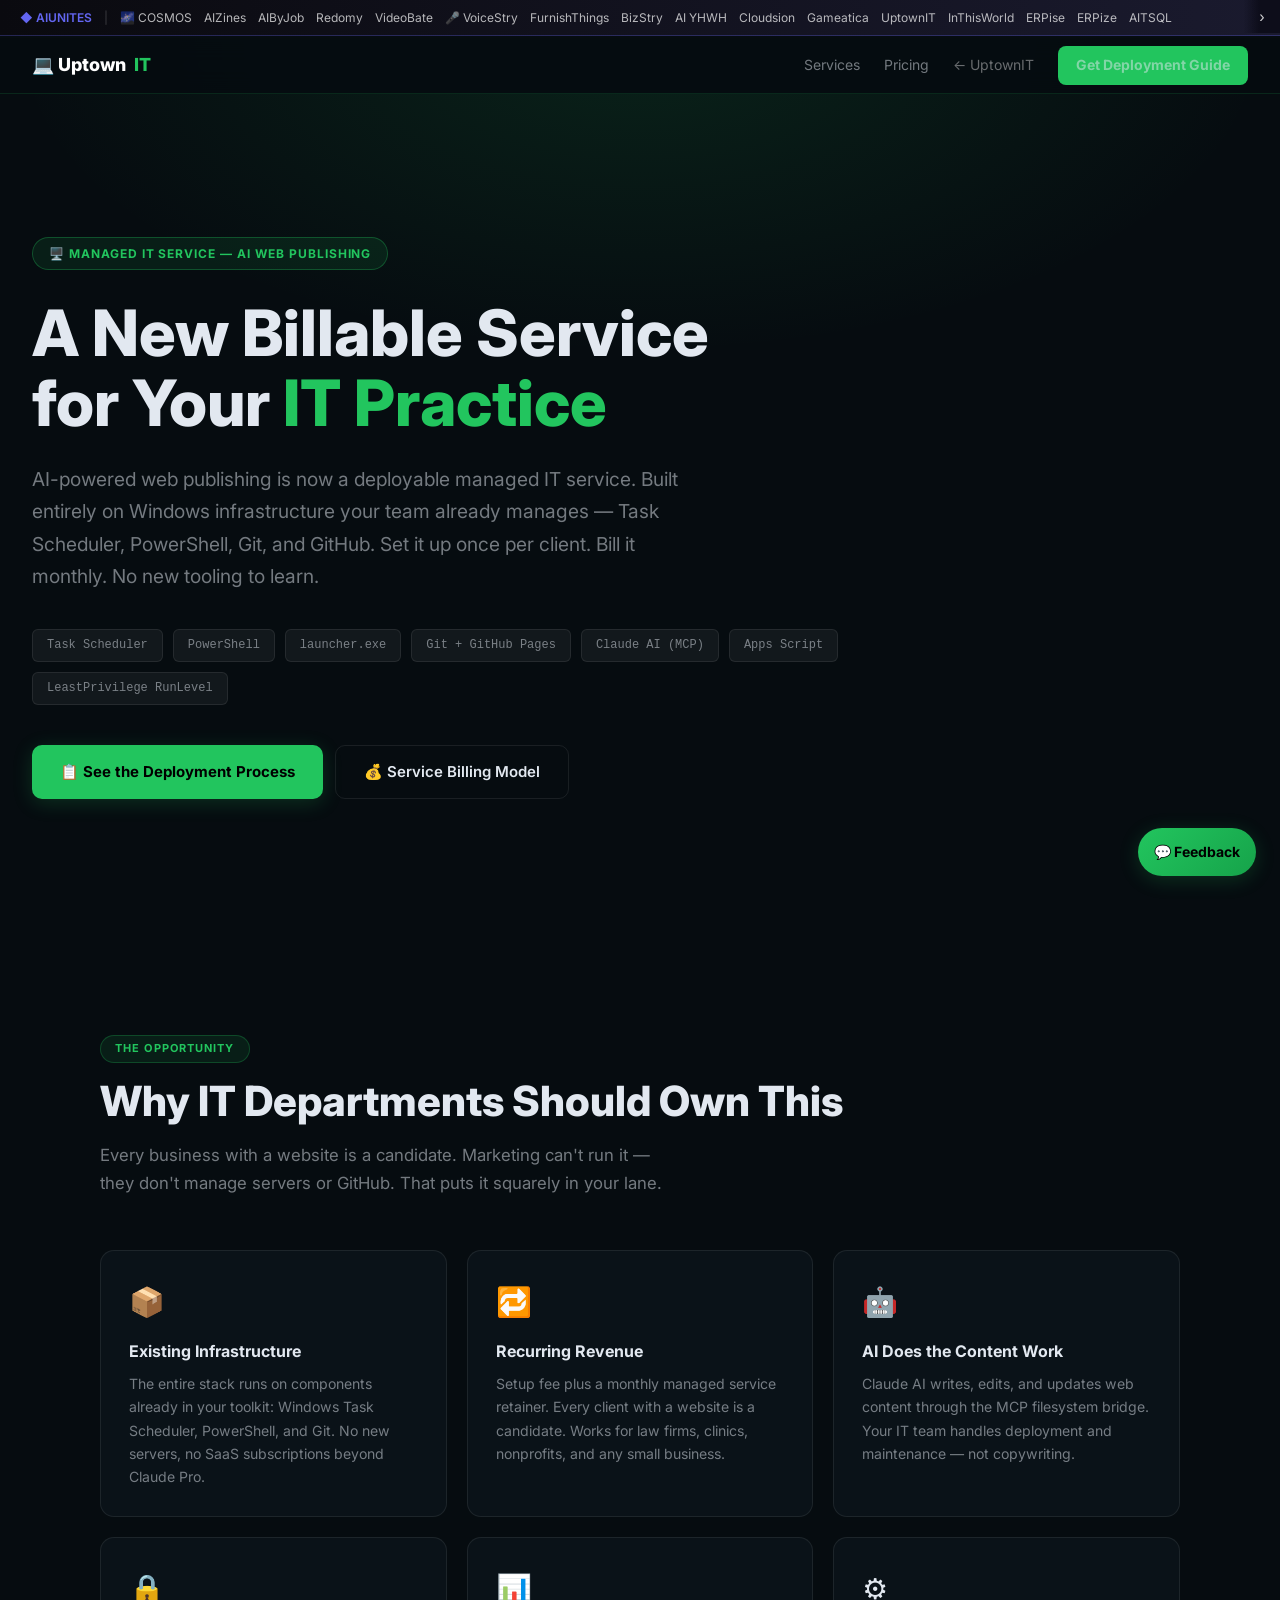
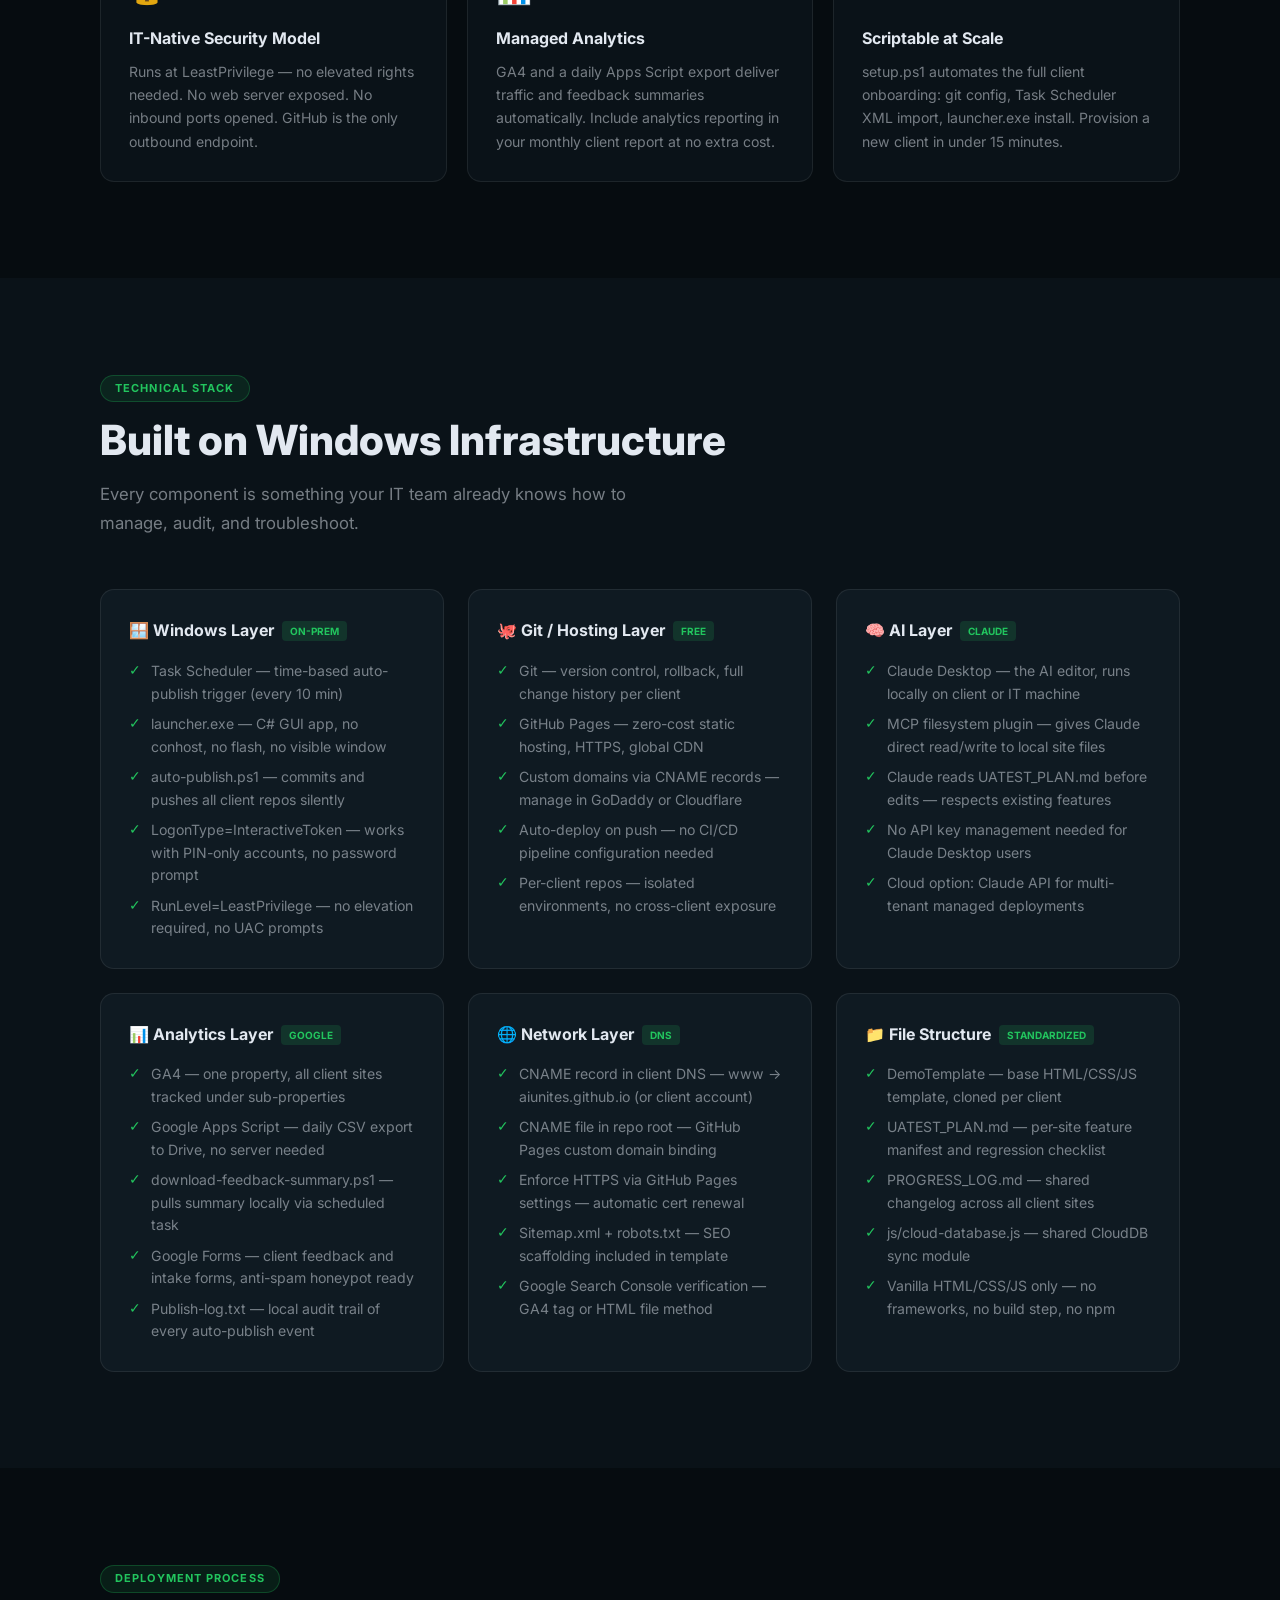
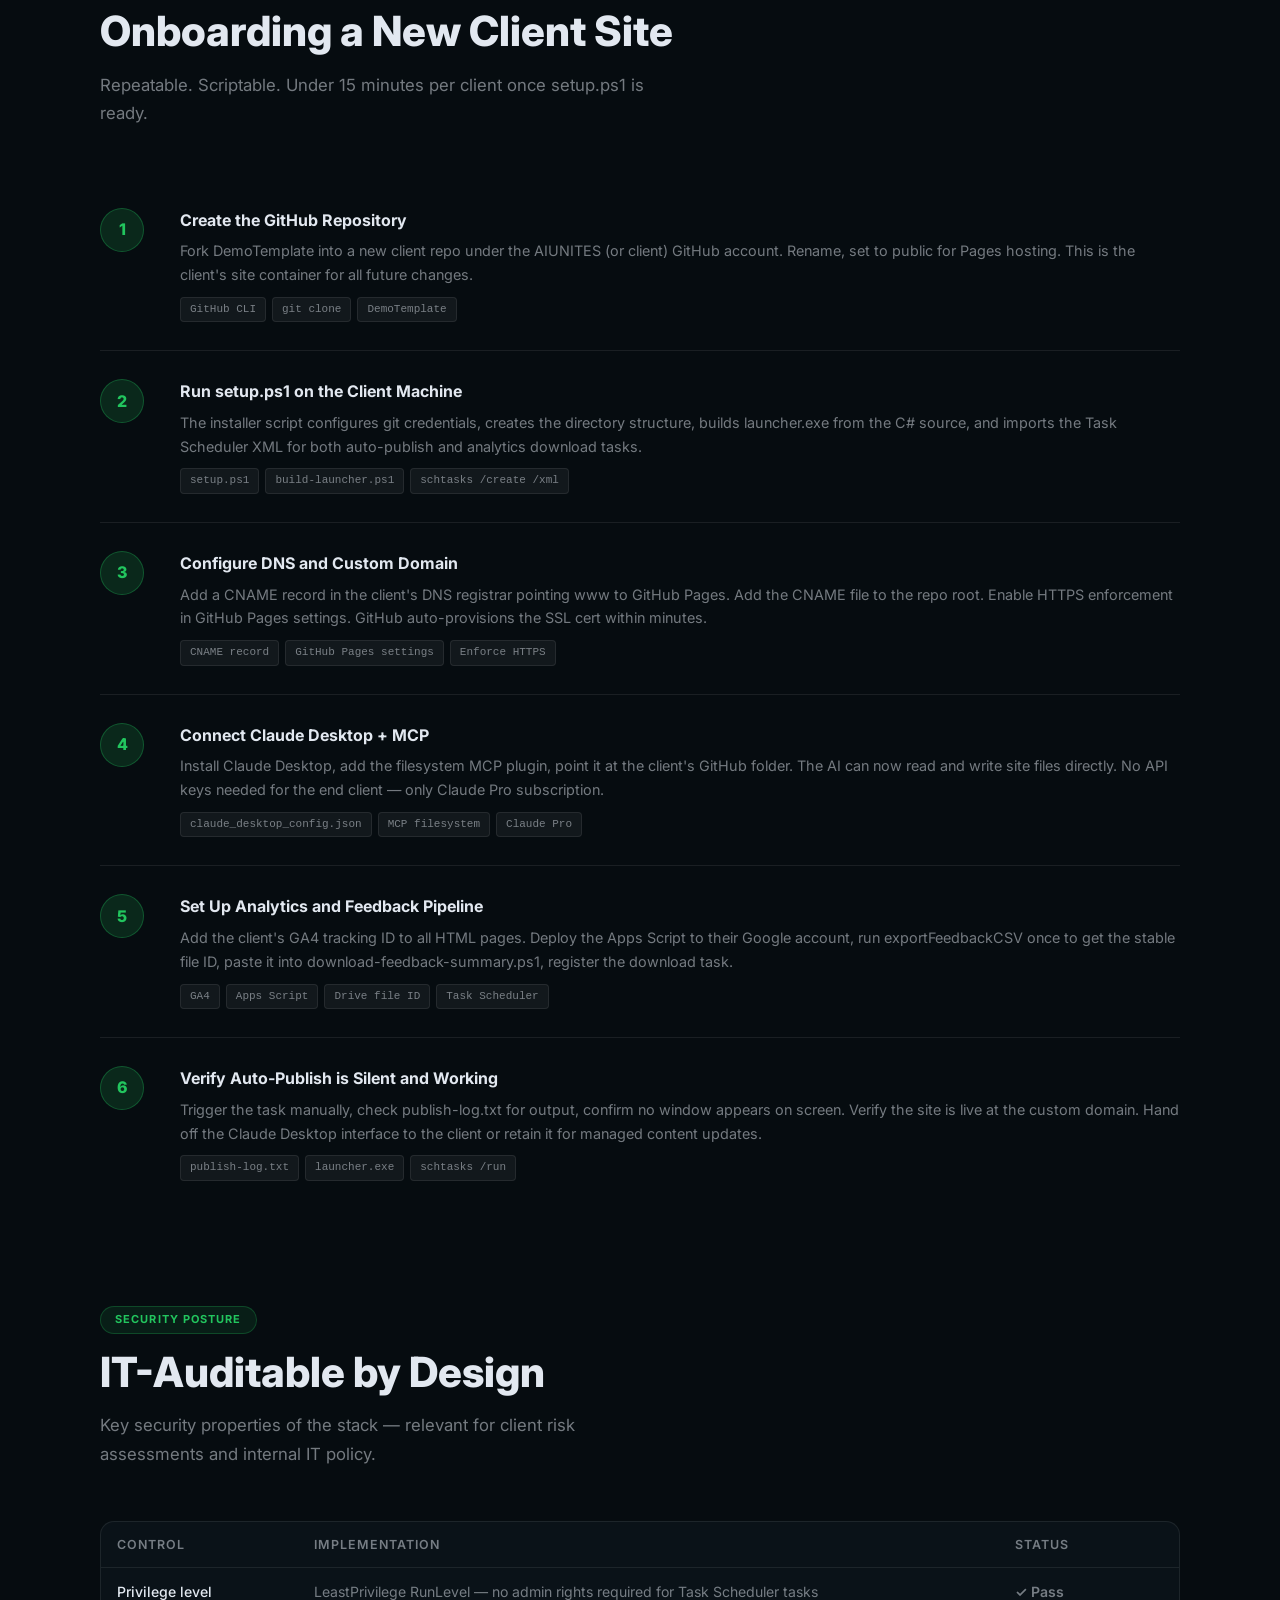
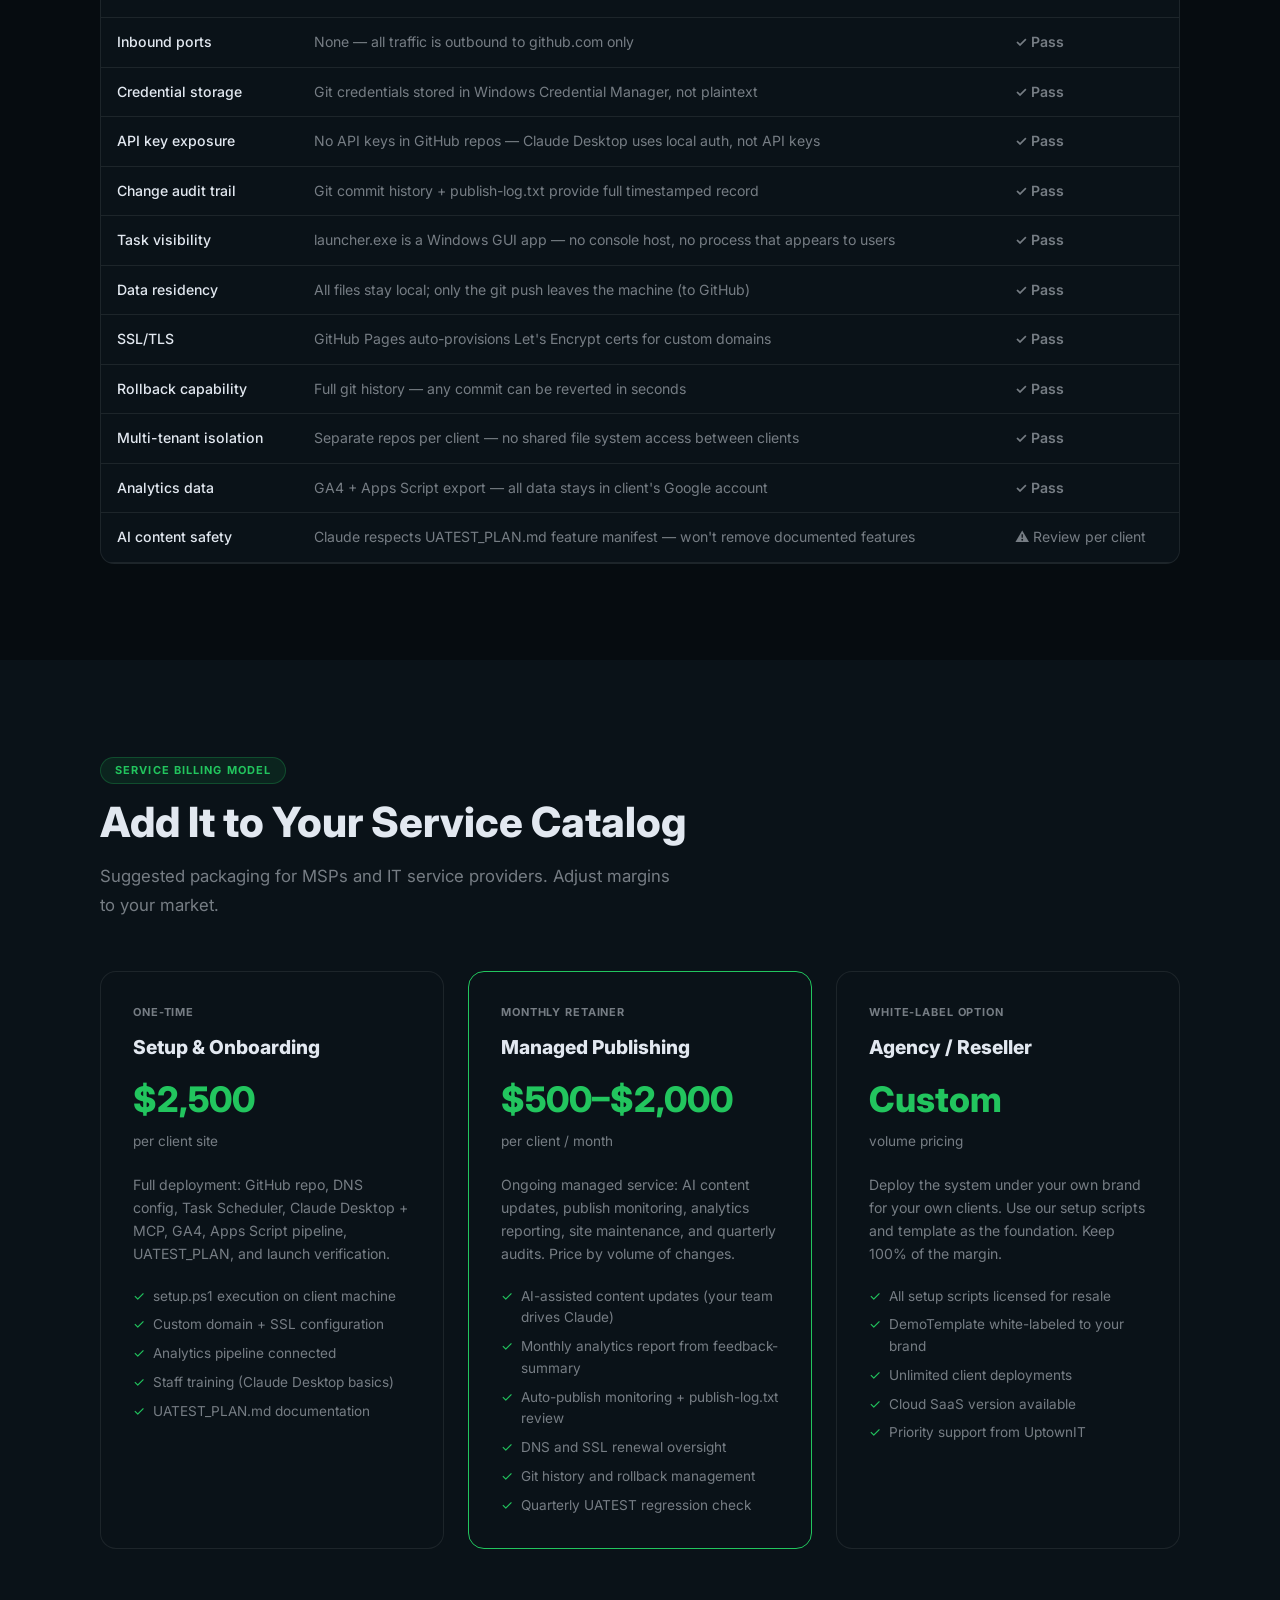
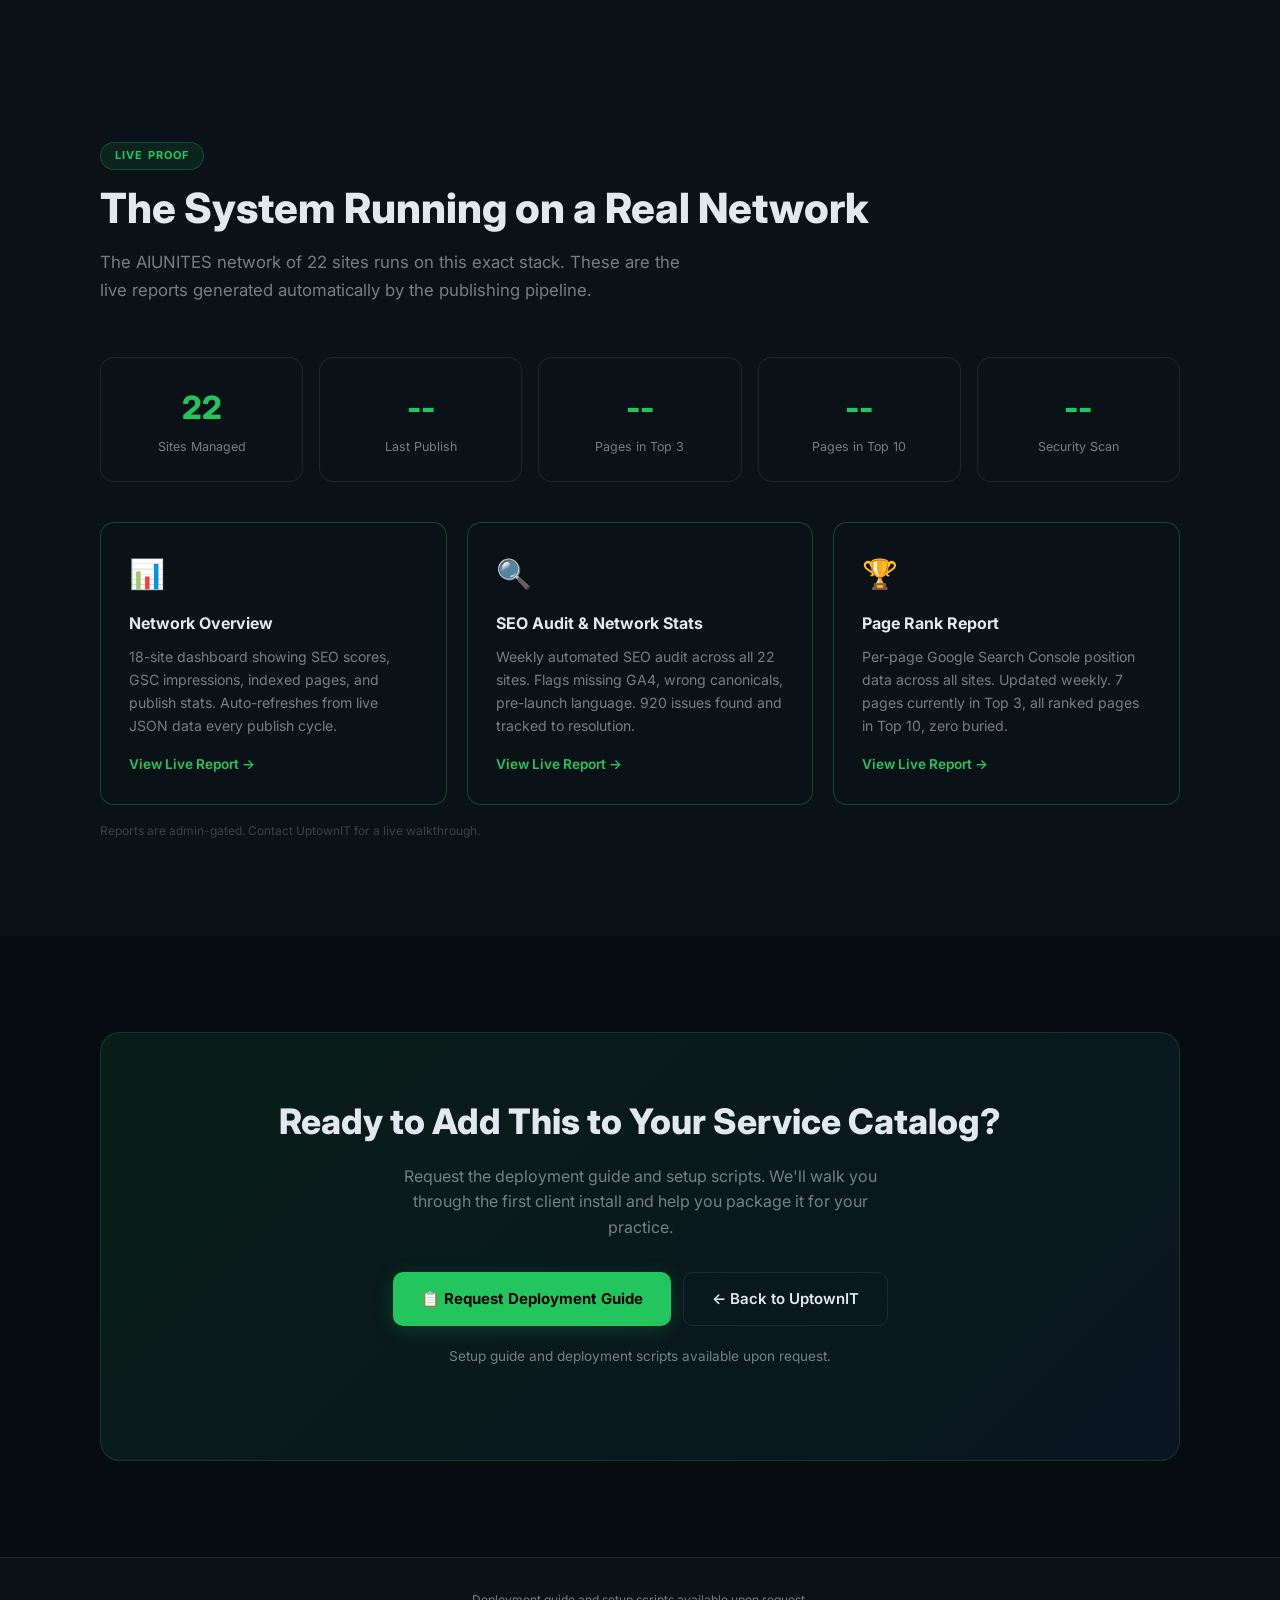
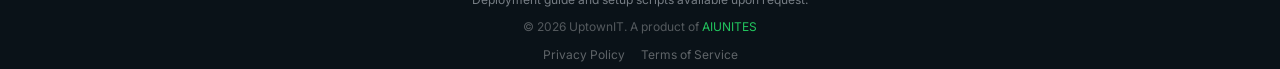
==== commit 8f2eb243: "Auto-publish: 2026-04-27 20:54:41" ====
--- a/managed-ai-publishing-service.html
+++ b/managed-ai-publishing-service.html
@@ -229,7 +229,7 @@
 <body>
 
   <!-- AIUNITES Webring -->
-  <style>.aiunites-bar{position:fixed;top:0;left:0;right:0;z-index:1100;background:linear-gradient(90deg,#0a0a0f,#1a1a2e);border-bottom:1px solid rgba(99,102,241,.3);padding:8px 0;font-size:12px}.aiunites-bar-content{max-width:1400px;margin:0 auto;padding:0 20px;display:flex;align-items:center;gap:12px;overflow-x:auto;scrollbar-width:none}.aiunites-bar-content::-webkit-scrollbar{display:none}.aiunites-bar a{color:rgba(255,255,255,.7);text-decoration:none;white-space:nowrap;transition:color .2s}.aiunites-bar a:hover{color:#fff}.aiunites-bar-brand{color:#6366f1!important;font-weight:600}.aiunites-bar-brand:hover{color:#818cf8!important}.aiunites-bar-active{color:#fff!important;text-decoration:underline;text-underline-offset:3px}.aiunites-bar-divider{color:rgba(255,255,255,.2)}.wb-arrow{display:none;position:fixed;top:0;width:36px;height:33px;align-items:center;justify-content:center;cursor:pointer;z-index:1102;border:none;padding:0;font-size:16px;line-height:1;color:rgba(255,255,255,.8);transition:color .2s,opacity .2s}.wb-arrow:hover{color:#fff}.wb-left{left:0;background:linear-gradient(90deg,#0d0d1a 55%,transparent)}.wb-right{right:0;background:linear-gradient(270deg,#0d0d1a 55%,transparent)}@media (hover:hover) and (pointer:fine){.wb-arrow{display:flex}}</style>
+  <style>.aiunites-bar{position:fixed;top:0;left:0;right:0;z-index:1100;background:linear-gradient(90deg,#0a0a0f,#1a1a2e);border-bottom:1px solid rgba(99,102,241,.3);padding:8px 0;font-size:12px}.aiunites-bar-content{max-width:1400px;margin:0 auto;padding:0 20px;display:flex;align-items:center;gap:12px;overflow-x:auto;scrollbar-width:none}.aiunites-bar-content::-webkit-scrollbar{display:none}.aiunites-bar a{color:rgba(255,255,255,.7);text-decoration:none;white-space:nowrap;transition:color .2s}.aiunites-bar a:hover{color:#fff}.aiunites-bar-brand{color:#6366f1!important;font-weight:600}.aiunites-bar-brand:hover{color:#818cf8!important}.aiunites-bar-active{color:#fff!important;text-decoration:underline;text-underline-offset:3px}.aiunites-bar-divider{color:rgba(255,255,255,.2)}.wb-arrow{display:none;position:fixed;top:0;width:36px;height:33px;align-items:center;justify-content:center;cursor:pointer;z-index:1102;border:none;padding:0;font-size:16px;line-height:1;color:rgba(255,255,255,.8);transition:color .2s,opacity .2s}.wb-arrow:hover{color:#fff}.wb-left{left:0;background:linear-gradient(90deg,#0d0d1a 55%,transparent)}.wb-right{right:0;background:linear-gradient(270deg,#0d0d1a 55%,transparent)}@media (hover:hover) and (pointer:fine){.wb-arrow{display:flex}}body{padding-top:38px!important}.nav{top:38px!important}</style>
 <button class="wb-arrow wb-left" id="wb-left" aria-label="Scroll webring left">&#8249;</button>
 <div class="aiunites-bar"><div class="aiunites-bar-content" id="wb-content"><a href="https://aiunites.github.io/aiunites-site/" class="aiunites-bar-brand">&#9670; AIUNITES</a><span class="aiunites-bar-divider">|</span></div></div>
 <button class="wb-arrow wb-right" id="wb-right" aria-label="Scroll webring right">&#8250;</button>
